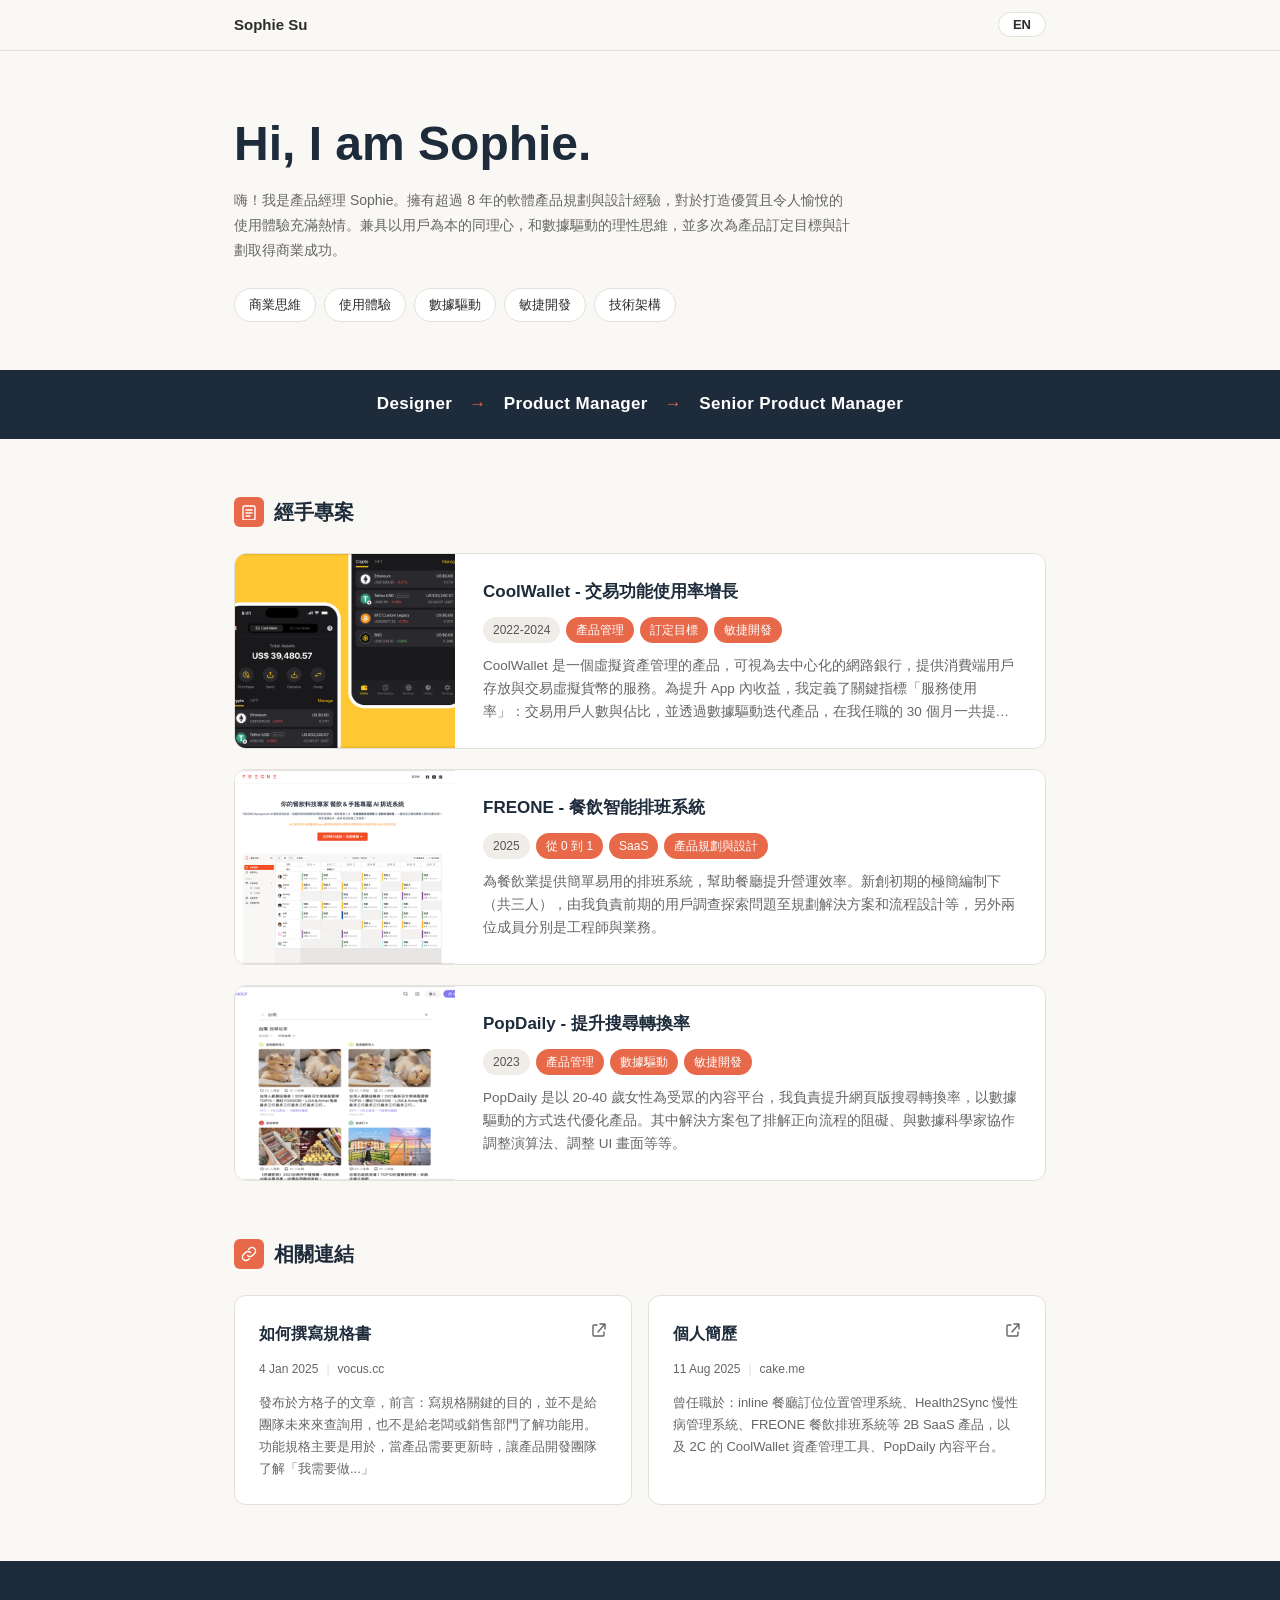
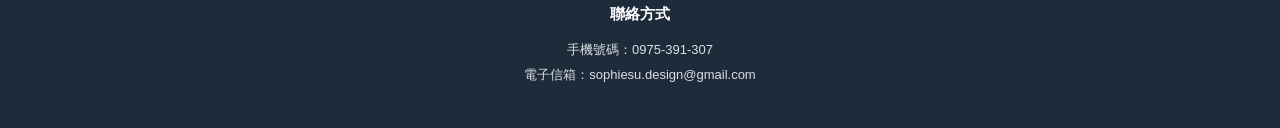
==== index.html @ 4d74ff6b "Initial Commit" ====
<!DOCTYPE html>
<html lang="zh-TW">
<head>
  <meta charset="UTF-8">
  <meta name="viewport" content="width=device-width, initial-scale=1.0">
  <title>Sophie Su – Product Manager</title>
  <link rel="stylesheet" href="css/style.css">
</head>
<body>

  <!-- NAV -->
  <nav class="site-nav">
    <div class="container">
      <span class="nav-logo" data-i18n="nav.logo">Sophie Su</span>
      <button id="lang-toggle" class="lang-toggle">EN</button>
    </div>
  </nav>

  <!-- HERO -->
  <section class="hero">
    <div class="container">
      <h1 data-i18n="hero.title">Hi, I am Sophie.</h1>
      <p data-i18n="hero.desc">嗨！我是產品經理 Sophie。擁有超過 8 年的軟體產品規劃與設計經驗，對於打造優質且令人愉悅的使用體驗充滿熱情。兼具以用戶為本的同理心，和數據驅動的理性思維，並多次為產品訂定目標與計劃取得商業成功。</p>
      <div class="skill-tags">
        <span class="skill-tag" data-i18n="tag.business">商業思維</span>
        <span class="skill-tag" data-i18n="tag.ux">使用體驗</span>
        <span class="skill-tag" data-i18n="tag.data">數據驅動</span>
        <span class="skill-tag" data-i18n="tag.agile">敏捷開發</span>
        <span class="skill-tag" data-i18n="tag.tech">技術架構</span>
      </div>
    </div>
  </section>

  <!-- CAREER BANNER -->
  <div class="career-banner">
    <span data-i18n="career.designer">Designer</span>
    <span class="arrow">→</span>
    <span data-i18n="career.pm">Product Manager</span>
    <span class="arrow">→</span>
    <span data-i18n="career.spm">Senior Product Manager</span>
  </div>

  <!-- PROJECTS -->
  <section class="projects-section">
    <div class="container">
      <div class="section-header">
        <div class="icon-box">
          <svg viewBox="0 0 16 16" fill="none" xmlns="http://www.w3.org/2000/svg">
            <rect x="2" y="2" width="12" height="14" rx="1.5" stroke="white" stroke-width="1.4"/>
            <path d="M5 6h6M5 9h6M5 12h4" stroke="white" stroke-width="1.4" stroke-linecap="round"/>
          </svg>
        </div>
        <h2 data-i18n="section.projects">經手專案</h2>
      </div>

      <div class="project-cards">

        <!-- CoolWallet -->
        <a href="coolwallet.html" class="project-card">
          <div class="project-card-image">
            <img src="images/thumb-coolwallet.png" alt="CoolWallet">
          </div>
          <div class="project-card-body">
            <h3 data-i18n="cw.title">CoolWallet - 交易功能使用率增長</h3>
            <div class="project-tags">
              <span class="tag tag-year" data-i18n="cw.year">2022-2024</span>
              <span class="tag tag-skill" data-i18n="cw.tag1">產品管理</span>
              <span class="tag tag-skill" data-i18n="cw.tag2">訂定目標</span>
              <span class="tag tag-skill" data-i18n="cw.tag3">敏捷開發</span>
            </div>
            <p data-i18n="cw.desc">CoolWallet 是一個虛擬資產管理的產品，可視為去中心化的網路銀行，提供消費端用戶存放與交易虛擬貨幣的服務。為提升 App 內收益，我定義了關鍵指標「服務使用率」：交易用戶人數與佔比，並透過數據驅動迭代產品，在我任職的 30 個月一共提升了約 6%。</p>
          </div>
        </a>

        <!-- FREONE -->
        <a href="freone.html" class="project-card">
          <div class="project-card-image">
            <img src="images/thumb-freone.png" alt="FREONE">
          </div>
          <div class="project-card-body">
            <h3 data-i18n="fr.title">FREONE - 餐飲智能排班系統</h3>
            <div class="project-tags">
              <span class="tag tag-year" data-i18n="fr.year">2025</span>
              <span class="tag tag-skill" data-i18n="fr.tag1">從 0 到 1</span>
              <span class="tag tag-skill" data-i18n="fr.tag2">SaaS</span>
              <span class="tag tag-skill" data-i18n="fr.tag3">產品規劃與設計</span>
            </div>
            <p data-i18n="fr.desc">為餐飲業提供簡單易用的排班系統，幫助餐廳提升營運效率。新創初期的極簡編制下（共三人），由我負責前期的用戶調查探索問題至規劃解決方案和流程設計等，另外兩位成員分別是工程師與業務。</p>
          </div>
        </a>

        <!-- PopDaily -->
        <a href="popdaily.html" class="project-card">
          <div class="project-card-image">
            <img src="images/thumb-popdaily.png" alt="PopDaily">
          </div>
          <div class="project-card-body">
            <h3 data-i18n="pd.title">PopDaily - 提升搜尋轉換率</h3>
            <div class="project-tags">
              <span class="tag tag-year" data-i18n="pd.year">2023</span>
              <span class="tag tag-skill" data-i18n="pd.tag1">產品管理</span>
              <span class="tag tag-skill" data-i18n="pd.tag2">數據驅動</span>
              <span class="tag tag-skill" data-i18n="pd.tag3">敏捷開發</span>
            </div>
            <p data-i18n="pd.desc">PopDaily 是以 20-40 歲女性為受眾的內容平台，我負責提升網頁版搜尋轉換率，以數據驅動的方式迭代優化產品。其中解決方案包了排解正向流程的阻礙、與數據科學家協作調整演算法、調整 UI 畫面等等。</p>
          </div>
        </a>

      </div>
    </div>
  </section>

  <!-- LINKS -->
  <section class="links-section">
    <div class="container">
      <div class="section-header">
        <div class="icon-box">
          <svg viewBox="0 0 16 16" fill="none" xmlns="http://www.w3.org/2000/svg">
            <path d="M6.5 9.5a3.5 3.5 0 005 0l2-2a3.5 3.5 0 00-5-5L7.5 3.5" stroke="white" stroke-width="1.4" stroke-linecap="round"/>
            <path d="M9.5 6.5a3.5 3.5 0 00-5 0l-2 2a3.5 3.5 0 005 5l1-1" stroke="white" stroke-width="1.4" stroke-linecap="round"/>
          </svg>
        </div>
        <h2 data-i18n="section.links">相關連結</h2>
      </div>

      <div class="link-cards">

        <a href="#" class="link-card" data-i18n-href="link1.url" target="_blank" rel="noopener">
          <div class="link-card-header">
            <h3 data-i18n="link1.title">如何撰寫規格書</h3>
            <svg class="external-icon" width="16" height="16" viewBox="0 0 16 16" fill="none">
              <path d="M6 3H3a1 1 0 00-1 1v9a1 1 0 001 1h9a1 1 0 001-1v-3M9 2h5m0 0v5m0-5L7 10" stroke="currentColor" stroke-width="1.4" stroke-linecap="round" stroke-linejoin="round"/>
            </svg>
          </div>
          <div class="link-meta">
            <span data-i18n="link1.date">4 Jan 2025</span>
            <span class="sep">|</span>
            <span data-i18n="link1.source">vocus.cc</span>
          </div>
          <p data-i18n="link1.desc">發布於方格子的文章，前言：寫規格關鍵的目的，並不是給團隊未來來查詢用，也不是給老闆或銷售部門了解功能用。功能規格主要是用於，當產品需要更新時，讓產品開發團隊了解「我需要做...」</p>
        </a>

        <a href="#" class="link-card" data-i18n-href="link2.url" target="_blank" rel="noopener">
          <div class="link-card-header">
            <h3 data-i18n="link2.title">個人簡歷</h3>
            <svg class="external-icon" width="16" height="16" viewBox="0 0 16 16" fill="none">
              <path d="M6 3H3a1 1 0 00-1 1v9a1 1 0 001 1h9a1 1 0 001-1v-3M9 2h5m0 0v5m0-5L7 10" stroke="currentColor" stroke-width="1.4" stroke-linecap="round" stroke-linejoin="round"/>
            </svg>
          </div>
          <div class="link-meta">
            <span data-i18n="link2.date">11 Aug 2025</span>
            <span class="sep">|</span>
            <span data-i18n="link2.source">cake.me</span>
          </div>
          <p data-i18n="link2.desc">曾任職於：inline 餐廳訂位位置管理系統、Health2Sync 慢性病管理系統、FREONE 餐飲排班系統等 2B SaaS 產品，以及 2C 的 CoolWallet 資產管理工具、PopDaily 內容平台。</p>
        </a>

      </div>
    </div>
  </section>

  <!-- FOOTER -->
  <footer class="site-footer">
    <div class="container">
      <h3 data-i18n="footer.contact">聯絡方式</h3>
      <p data-i18n="footer.phone">手機號碼：0975-391-307</p>
      <p data-i18n="footer.email">電子信箱：sophiesu.design@gmail.com</p>
    </div>
  </footer>

  <script src="js/i18n.js"></script>
  <script src="js/main.js"></script>
</body>
</html>
---- css/style.css ----
/* =====================
   TOKENS
   ===================== */
:root {
  --orange: #E8694A;
  --orange-light: #FFF0EC;
  --navy: #1D2B3A;
  --bg: #FAF8F4;
  --white: #FFFFFF;
  --text: #2C2C2C;
  --text-secondary: #666666;
  --border: #E4E0DA;
  --radius: 12px;
  --radius-sm: 6px;
  --max-w: 860px;
  --transition: 0.2s ease;
}

/* =====================
   RESET
   ===================== */
*, *::before, *::after { box-sizing: border-box; margin: 0; padding: 0; }
html { scroll-behavior: smooth; }
body {
  font-family: -apple-system, BlinkMacSystemFont, 'Segoe UI', 'Noto Sans TC', 'PingFang TC', sans-serif;
  background: var(--bg);
  color: var(--text);
  line-height: 1.7;
  font-size: 15px;
}
img { max-width: 100%; display: block; }
a { color: inherit; text-decoration: none; }
ul { list-style: none; }

/* =====================
   LAYOUT
   ===================== */
.container {
  max-width: var(--max-w);
  margin: 0 auto;
  padding: 0 24px;
}

/* =====================
   NAV
   ===================== */
.site-nav {
  position: sticky;
  top: 0;
  z-index: 100;
  background: var(--bg);
  border-bottom: 1px solid var(--border);
  padding: 12px 0;
}
.site-nav .container {
  display: flex;
  align-items: center;
  justify-content: space-between;
}
.nav-logo {
  font-weight: 700;
  font-size: 15px;
  color: var(--text);
}
.lang-toggle {
  background: var(--white);
  border: 1.5px solid var(--border);
  border-radius: 20px;
  padding: 4px 14px;
  font-size: 13px;
  font-weight: 600;
  cursor: pointer;
  color: var(--text);
  transition: var(--transition);
}
.lang-toggle:hover {
  border-color: var(--orange);
  color: var(--orange);
}

/* =====================
   HERO
   ===================== */
.hero {
  padding: 64px 0 48px;
}
.hero h1 {
  font-size: clamp(32px, 5vw, 48px);
  font-weight: 800;
  color: var(--navy);
  margin-bottom: 16px;
  line-height: 1.2;
}
.hero p {
  max-width: 620px;
  color: var(--text-secondary);
  font-size: 14px;
  line-height: 1.8;
  margin-bottom: 24px;
}
.skill-tags {
  display: flex;
  flex-wrap: wrap;
  gap: 8px;
}
.skill-tag {
  background: var(--white);
  border: 1.5px solid var(--border);
  border-radius: 20px;
  padding: 5px 14px;
  font-size: 13px;
  font-weight: 500;
  color: var(--text);
}

/* =====================
   CAREER BANNER
   ===================== */
.career-banner {
  background: var(--navy);
  color: var(--white);
  padding: 20px 24px;
  text-align: center;
  font-size: clamp(13px, 2.5vw, 17px);
  font-weight: 600;
  letter-spacing: 0.02em;
}
.career-banner .arrow {
  color: var(--orange);
  margin: 0 12px;
}

/* =====================
   SECTION TITLE
   ===================== */
.section-header {
  display: flex;
  align-items: center;
  gap: 10px;
  margin-bottom: 24px;
}
.section-header h2 {
  font-size: 20px;
  font-weight: 700;
  color: var(--navy);
}
.icon-box {
  width: 30px;
  height: 30px;
  background: var(--orange);
  border-radius: var(--radius-sm);
  display: flex;
  align-items: center;
  justify-content: center;
  flex-shrink: 0;
}
.icon-box svg { width: 16px; height: 16px; }

/* =====================
   PROJECTS SECTION
   ===================== */
.projects-section {
  padding: 56px 0;
}
.project-cards {
  display: flex;
  flex-direction: column;
  gap: 20px;
}
.project-card {
  background: var(--white);
  border: 1px solid var(--border);
  border-radius: var(--radius);
  overflow: hidden;
  display: flex;
  transition: box-shadow var(--transition), transform var(--transition);
  cursor: pointer;
  text-decoration: none;
  color: inherit;
}
.project-card:hover {
  box-shadow: 0 8px 32px rgba(0,0,0,0.08);
  transform: translateY(-2px);
}
.project-card-image {
  width: 220px;
  min-height: 180px;
  flex-shrink: 0;
  overflow: hidden;
  background: #F0EDE8;
  display: flex;
  align-items: center;
  justify-content: center;
}
.project-card-image img {
  width: 100%;
  height: 100%;
  object-fit: cover;
}
.img-placeholder {
  width: 100%;
  height: 100%;
  min-height: 180px;
  display: flex;
  align-items: center;
  justify-content: center;
  font-size: 13px;
  color: #999;
  font-style: italic;
}
.img-placeholder.cw { background: linear-gradient(135deg, #1a1a2e 0%, #2d2d44 50%, #3a3a5c 100%); color: #888; }
.img-placeholder.fr { background: linear-gradient(135deg, #FFF8F0 0%, #FFE8D0 100%); color: #B86A30; }
.img-placeholder.pd { background: linear-gradient(135deg, #FFF0F5 0%, #FFE0EC 100%); color: #C04070; }

.project-card-body {
  padding: 24px 28px;
  flex: 1;
}
.project-card-body h3 {
  font-size: 17px;
  font-weight: 700;
  color: var(--navy);
  margin-bottom: 10px;
}
.project-tags {
  display: flex;
  flex-wrap: wrap;
  gap: 6px;
  margin-bottom: 12px;
}
.tag {
  border-radius: 20px;
  padding: 3px 10px;
  font-size: 12px;
  font-weight: 500;
}
.tag-year {
  background: #F0EDE8;
  color: #555;
}
.tag-skill {
  background: var(--orange);
  color: var(--white);
}
.project-card-body p {
  font-size: 13.5px;
  color: var(--text-secondary);
  line-height: 1.7;
  display: -webkit-box;
  -webkit-line-clamp: 3;
  -webkit-box-orient: vertical;
  overflow: hidden;
}

/* =====================
   LINKS SECTION
   ===================== */
.links-section {
  padding: 0 0 56px;
}
.link-cards {
  display: grid;
  grid-template-columns: 1fr 1fr;
  gap: 16px;
}
.link-card {
  background: var(--white);
  border: 1px solid var(--border);
  border-radius: var(--radius);
  padding: 24px;
  display: flex;
  flex-direction: column;
  gap: 12px;
  transition: box-shadow var(--transition), transform var(--transition);
  cursor: pointer;
}
.link-card:hover {
  box-shadow: 0 6px 24px rgba(0,0,0,0.07);
  transform: translateY(-2px);
}
.link-card-header {
  display: flex;
  align-items: flex-start;
  justify-content: space-between;
  gap: 8px;
}
.link-card h3 {
  font-size: 16px;
  font-weight: 700;
  color: var(--navy);
}
.external-icon {
  color: var(--text-secondary);
  flex-shrink: 0;
  margin-top: 2px;
}
.link-meta {
  font-size: 12px;
  color: var(--text-secondary);
  display: flex;
  align-items: center;
  gap: 8px;
}
.link-meta .sep { color: var(--border); }
.link-card p {
  font-size: 13px;
  color: var(--text-secondary);
  line-height: 1.7;
  display: -webkit-box;
  -webkit-line-clamp: 4;
  -webkit-box-orient: vertical;
  overflow: hidden;
}

/* =====================
   FOOTER
   ===================== */
.site-footer {
  background: var(--navy);
  color: rgba(255,255,255,0.85);
  padding: 40px 0;
  text-align: center;
}
.site-footer h3 {
  font-size: 15px;
  font-weight: 600;
  margin-bottom: 12px;
  color: var(--white);
}
.site-footer p {
  font-size: 13px;
  line-height: 1.9;
}

/* =====================
   PROJECT DETAIL PAGE
   ===================== */
.back-link {
  display: inline-flex;
  align-items: center;
  gap: 6px;
  font-size: 13px;
  color: var(--text-secondary);
  margin-bottom: 32px;
  transition: color var(--transition);
}
.back-link:hover { color: var(--orange); }

.project-detail {
  padding: 40px 0 64px;
}
.project-detail-title {
  font-size: clamp(22px, 4vw, 30px);
  font-weight: 800;
  color: var(--navy);
  margin-bottom: 40px;
  line-height: 1.3;
}

.detail-section {
  margin-bottom: 48px;
}
.detail-section .section-header {
  margin-bottom: 20px;
}
.detail-section h3 {
  font-size: 16px;
  font-weight: 700;
  color: var(--navy);
  margin: 20px 0 8px;
}
.detail-section p {
  font-size: 14px;
  color: var(--text-secondary);
  line-height: 1.8;
  margin-bottom: 12px;
}
.detail-section ul {
  list-style: disc;
  padding-left: 20px;
}
.detail-section ul li {
  font-size: 14px;
  color: var(--text-secondary);
  line-height: 1.8;
  margin-bottom: 6px;
}
.detail-section strong { color: var(--text); font-weight: 600; }

.highlight-box {
  background: var(--orange-light);
  border-left: 3px solid var(--orange);
  border-radius: 0 var(--radius-sm) var(--radius-sm) 0;
  padding: 16px 20px;
  margin: 16px 0;
}
.highlight-box p {
  color: var(--text);
  font-weight: 600;
  font-size: 15px;
  margin: 0;
}

.challenge-block {
  margin-bottom: 28px;
}
.challenge-block h4 {
  font-size: 15px;
  font-weight: 700;
  color: var(--navy);
  margin-bottom: 8px;
}
.solution-label {
  font-size: 12px;
  font-weight: 700;
  color: var(--orange);
  background: var(--orange-light);
  border-radius: 4px;
  padding: 2px 8px;
  display: inline-block;
  margin-bottom: 8px;
}

.role-timeline {
  display: flex;
  flex-direction: column;
  gap: 8px;
  margin: 12px 0;
}
.role-item {
  display: flex;
  gap: 16px;
  font-size: 14px;
}
.role-period {
  color: var(--text-secondary);
  white-space: nowrap;
  min-width: 160px;
}
.role-title { color: var(--text); font-weight: 500; }

.image-row {
  display: flex;
  gap: 12px;
  margin: 20px 0;
  overflow-x: auto;
  -webkit-overflow-scrolling: touch;
}
.image-row img {
  border-radius: 8px;
  height: 200px;
  width: auto;
  flex-shrink: 0;
}
.detail-image {
  border-radius: 8px;
  width: 100%;
  margin: 16px 0;
  border: 1px solid var(--border);
}

/* =====================
   RESPONSIVE
   ===================== */
@media (max-width: 768px) {
  .container { padding: 0 16px; }

  .hero { padding: 40px 0 32px; }
  .hero h1 { font-size: 28px; }

  .career-banner { font-size: 13px; }
  .career-banner .arrow { margin: 0 6px; }

  .projects-section { padding: 40px 0; }

  /* Stack project card on mobile */
  .project-card { flex-direction: column; }
  .project-card-image {
    width: 100%;
    min-height: 180px;
  }
  .project-card-body { padding: 20px; }

  /* Links: single column on small screens */
  .link-cards { grid-template-columns: 1fr; }

  /* Project detail */
  .role-period { min-width: 120px; }
  .role-item { flex-direction: column; gap: 2px; }
  .role-period { min-width: unset; }

  .image-row img { height: 140px; }
}

@media (max-width: 480px) {
  .hero h1 { font-size: 24px; }
  .career-banner {
    display: flex;
    flex-direction: column;
    align-items: center;
    gap: 4px;
    padding: 20px 16px;
  }
  .career-banner .arrow {
    transform: rotate(90deg);
    margin: 0;
  }
}
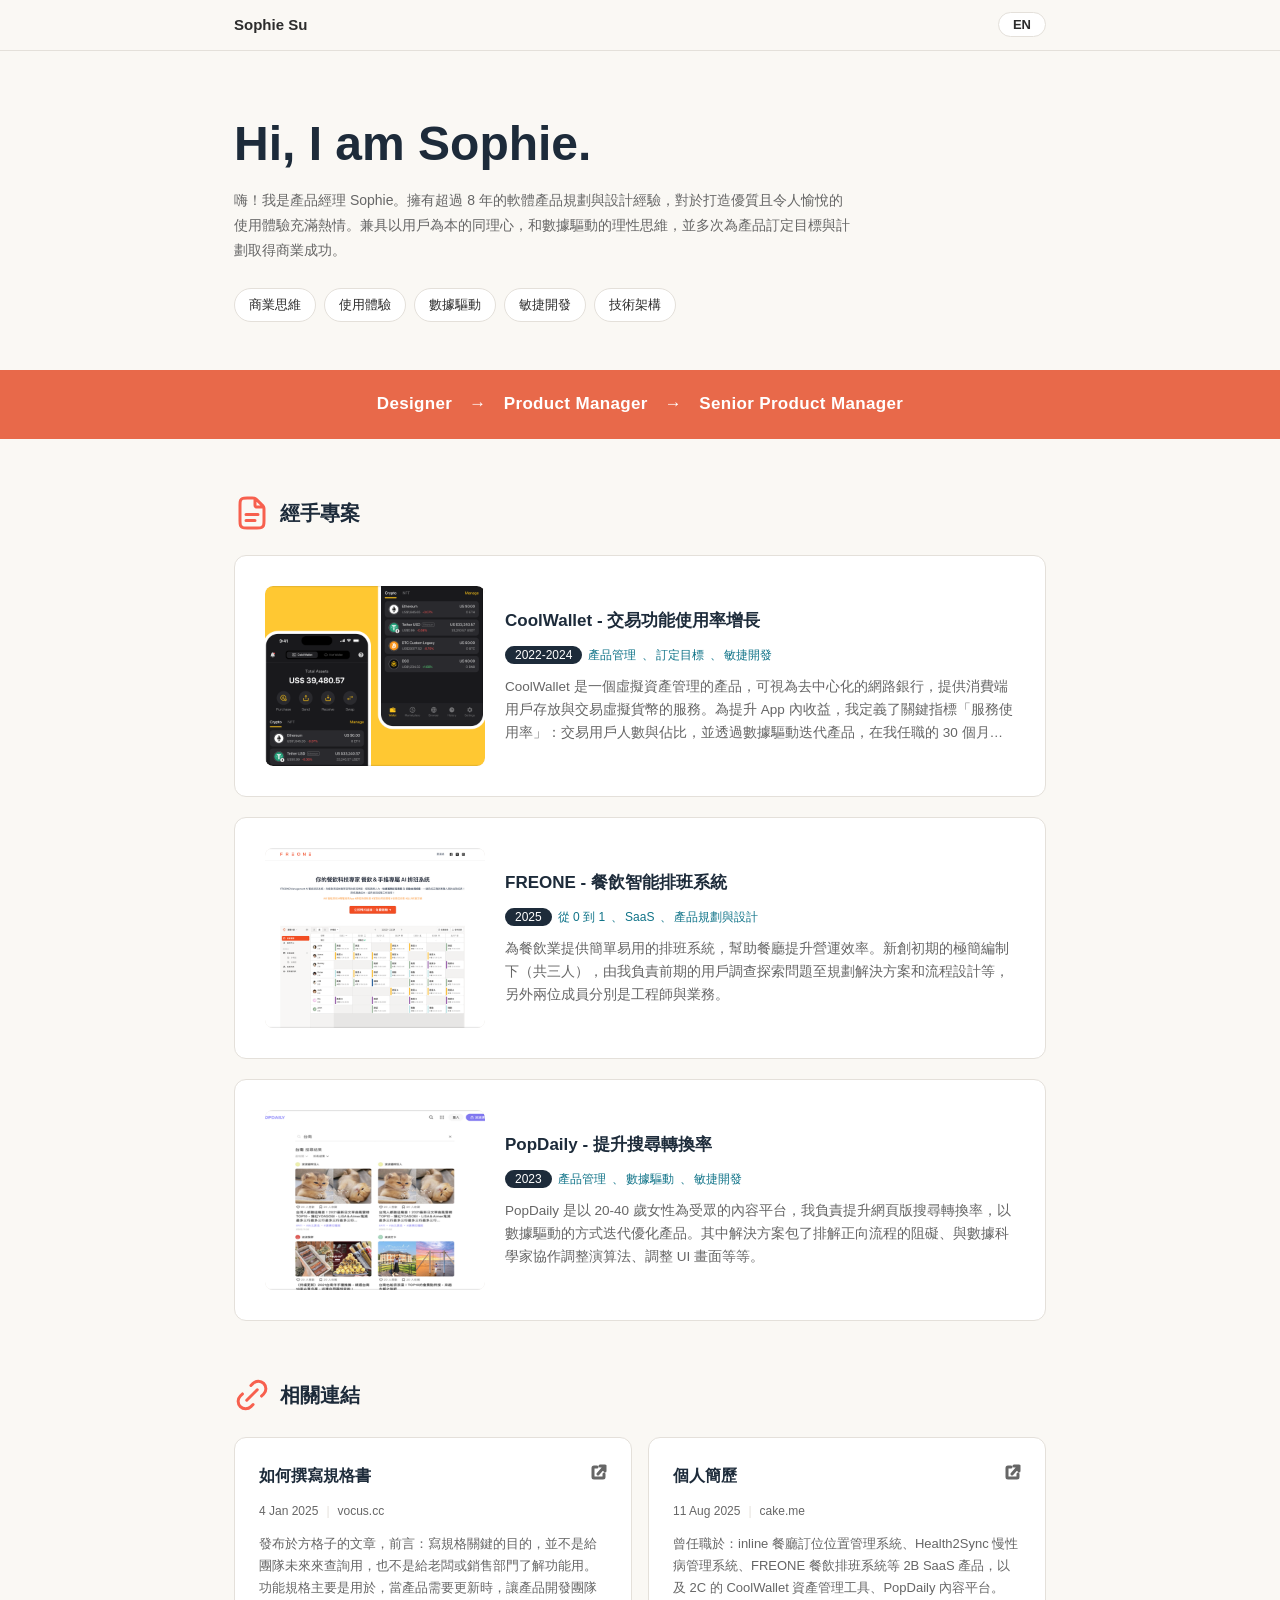
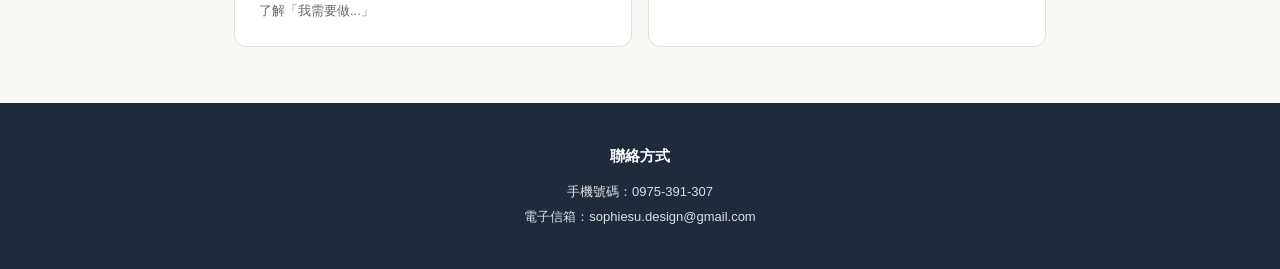
==== commit 70b9dc06: "UI refinement" ====
--- a/index.html
+++ b/index.html
@@ -45,10 +45,7 @@
     <div class="container">
       <div class="section-header">
         <div class="icon-box">
-          <svg viewBox="0 0 16 16" fill="none" xmlns="http://www.w3.org/2000/svg">
-            <rect x="2" y="2" width="12" height="14" rx="1.5" stroke="white" stroke-width="1.4"/>
-            <path d="M5 6h6M5 9h6M5 12h4" stroke="white" stroke-width="1.4" stroke-linecap="round"/>
-          </svg>
+          <img src="images/icon-36-file.svg" alt="">
         </div>
         <h2 data-i18n="section.projects">經手專案</h2>
       </div>
@@ -115,10 +112,7 @@
     <div class="container">
       <div class="section-header">
         <div class="icon-box">
-          <svg viewBox="0 0 16 16" fill="none" xmlns="http://www.w3.org/2000/svg">
-            <path d="M6.5 9.5a3.5 3.5 0 005 0l2-2a3.5 3.5 0 00-5-5L7.5 3.5" stroke="white" stroke-width="1.4" stroke-linecap="round"/>
-            <path d="M9.5 6.5a3.5 3.5 0 00-5 0l-2 2a3.5 3.5 0 005 5l1-1" stroke="white" stroke-width="1.4" stroke-linecap="round"/>
-          </svg>
+          <img src="images/icon-36-link.svg" alt="">
         </div>
         <h2 data-i18n="section.links">相關連結</h2>
       </div>
@@ -129,7 +123,7 @@
           <div class="link-card-header">
             <h3 data-i18n="link1.title">如何撰寫規格書</h3>
             <svg class="external-icon" width="16" height="16" viewBox="0 0 16 16" fill="none">
-              <path d="M6 3H3a1 1 0 00-1 1v9a1 1 0 001 1h9a1 1 0 001-1v-3M9 2h5m0 0v5m0-5L7 10" stroke="currentColor" stroke-width="1.4" stroke-linecap="round" stroke-linejoin="round"/>
+              <path d="M6 3H3a1 1 0 00-1 1v9a1 1 0 001 1h9a1 1 0 001-1v-3M9 2h5m0 0v5m0-5L7 10" stroke="currentColor" stroke-width="3" stroke-linecap="round" stroke-linejoin="round"/>
             </svg>
           </div>
           <div class="link-meta">
@@ -144,7 +138,7 @@
           <div class="link-card-header">
             <h3 data-i18n="link2.title">個人簡歷</h3>
             <svg class="external-icon" width="16" height="16" viewBox="0 0 16 16" fill="none">
-              <path d="M6 3H3a1 1 0 00-1 1v9a1 1 0 001 1h9a1 1 0 001-1v-3M9 2h5m0 0v5m0-5L7 10" stroke="currentColor" stroke-width="1.4" stroke-linecap="round" stroke-linejoin="round"/>
+              <path d="M6 3H3a1 1 0 00-1 1v9a1 1 0 001 1h9a1 1 0 001-1v-3M9 2h5m0 0v5m0-5L7 10" stroke="currentColor" stroke-width="3" stroke-linecap="round" stroke-linejoin="round"/>
             </svg>
           </div>
           <div class="link-meta">
--- a/css/style.css
+++ b/css/style.css
@@ -117,7 +117,7 @@
    CAREER BANNER
    ===================== */
 .career-banner {
-  background: var(--navy);
+  background: var(--orange);
   color: var(--white);
   padding: 20px 24px;
   text-align: center;
@@ -126,7 +126,7 @@
   letter-spacing: 0.02em;
 }
 .career-banner .arrow {
-  color: var(--orange);
+  color: var(--white);
   margin: 0 12px;
 }
 
@@ -145,16 +145,13 @@
   color: var(--navy);
 }
 .icon-box {
-  width: 30px;
-  height: 30px;
-  background: var(--orange);
-  border-radius: var(--radius-sm);
   display: flex;
   align-items: center;
   justify-content: center;
   flex-shrink: 0;
 }
-.icon-box svg { width: 16px; height: 16px; }
+.icon-box svg { width: 36px; height: 36px; }
+.icon-box img { width: 36px; height: 36px; }
 
 /* =====================
    PROJECTS SECTION
@@ -171,8 +168,10 @@
   background: var(--white);
   border: 1px solid var(--border);
   border-radius: var(--radius);
-  overflow: hidden;
-  display: flex;
+  display: flex;
+  align-items: center;
+  padding: 30px;
+  gap: 20px;
   transition: box-shadow var(--transition), transform var(--transition);
   cursor: pointer;
   text-decoration: none;
@@ -184,18 +183,17 @@
 }
 .project-card-image {
   width: 220px;
-  min-height: 180px;
+  height: 180px;
   flex-shrink: 0;
+  border-radius: 8px;
   overflow: hidden;
   background: #F0EDE8;
-  display: flex;
-  align-items: center;
-  justify-content: center;
 }
 .project-card-image img {
   width: 100%;
   height: 100%;
   object-fit: cover;
+  border-radius: 8px;
 }
 .img-placeholder {
   width: 100%;
@@ -213,7 +211,6 @@
 .img-placeholder.pd { background: linear-gradient(135deg, #FFF0F5 0%, #FFE0EC 100%); color: #C04070; }
 
 .project-card-body {
-  padding: 24px 28px;
   flex: 1;
 }
 .project-card-body h3 {
@@ -225,6 +222,7 @@
 .project-tags {
   display: flex;
   flex-wrap: wrap;
+  align-items: center;
   gap: 6px;
   margin-bottom: 12px;
 }
@@ -233,14 +231,23 @@
   padding: 3px 10px;
   font-size: 12px;
   font-weight: 500;
+  line-height: 1;
+  display: inline-flex;
+  align-items: center;
 }
 .tag-year {
-  background: #F0EDE8;
-  color: #555;
+  background: var(--navy);
+  color: var(--white);
 }
 .tag-skill {
-  background: var(--orange);
-  color: var(--white);
+  background: none;
+  color: #0F7388;
+  font-weight: 500;
+  padding: 0;
+}
+.tag-skill + .tag-skill::before {
+  content: "、";
+  margin-right: 2px;
 }
 .project-card-body p {
   font-size: 13.5px;
@@ -474,12 +481,11 @@
   .projects-section { padding: 40px 0; }
 
   /* Stack project card on mobile */
-  .project-card { flex-direction: column; }
+  .project-card { flex-direction: column; padding: 20px; }
   .project-card-image {
     width: 100%;
-    min-height: 180px;
+    height: 200px;
   }
-  .project-card-body { padding: 20px; }
 
   /* Links: single column on small screens */
   .link-cards { grid-template-columns: 1fr; }
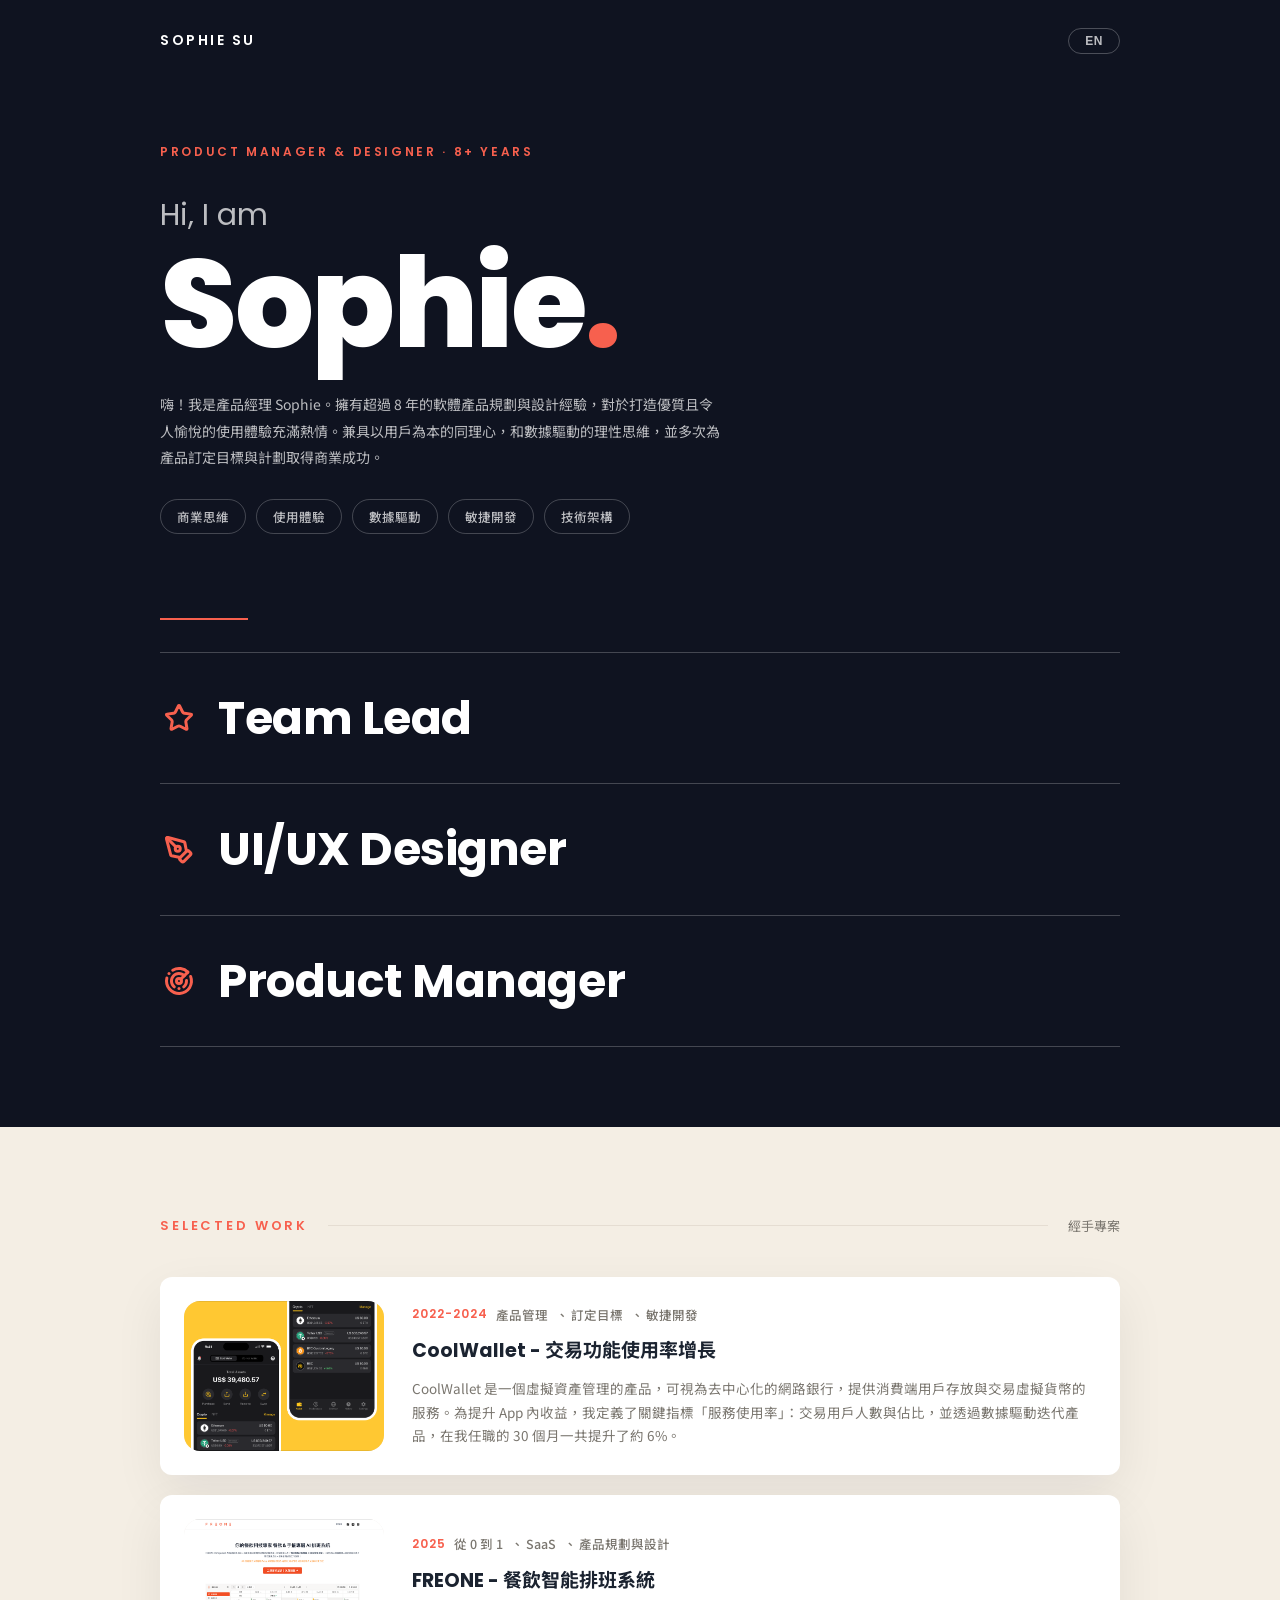
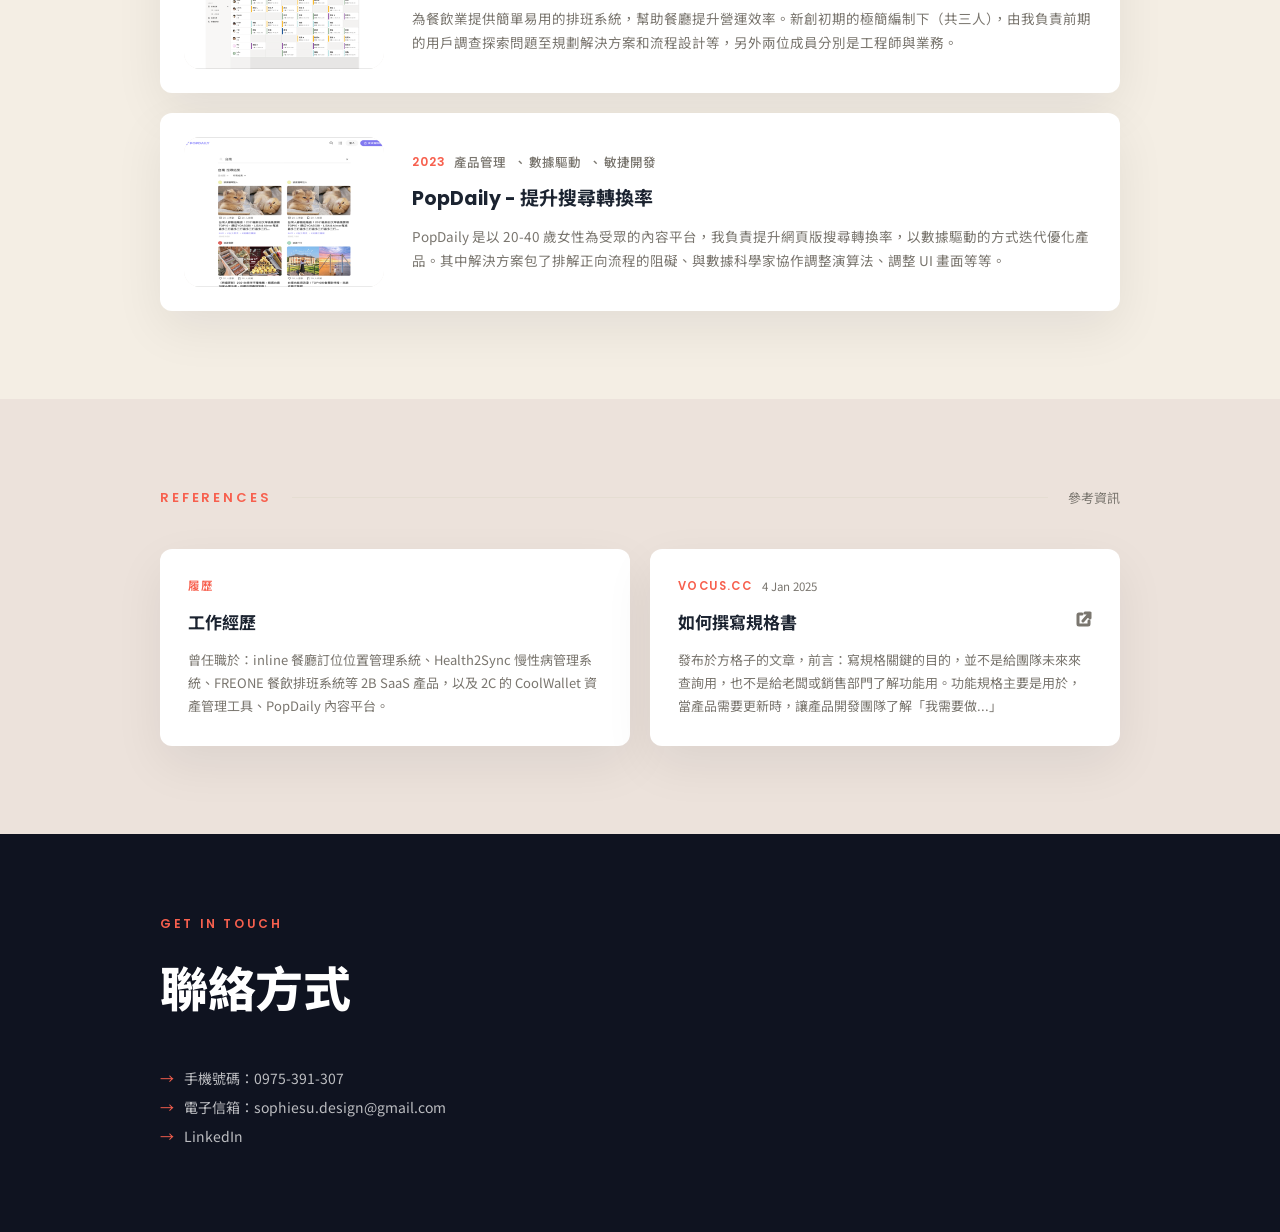
==== commit 6accb8ed: "UI Refinement" ====
--- a/index.html
+++ b/index.html
@@ -4,50 +4,67 @@
   <meta charset="UTF-8">
   <meta name="viewport" content="width=device-width, initial-scale=1.0">
   <title>Sophie Su – Product Manager</title>
+  <link rel="preconnect" href="https://fonts.googleapis.com">
+  <link rel="preconnect" href="https://fonts.gstatic.com" crossorigin>
+  <link href="https://fonts.googleapis.com/css2?family=Poppins:wght@400;500;600;700;800&family=Noto+Sans+TC:wght@400;500;700&display=swap" rel="stylesheet">
   <link rel="stylesheet" href="css/style.css">
 </head>
 <body>
 
-  <!-- NAV -->
-  <nav class="site-nav">
+  <!-- INTRO (dark): nav + hero + roles -->
+  <header class="intro">
+
+    <nav class="site-nav">
+      <div class="container">
+        <span class="nav-logo" data-i18n="nav.logo">Sophie Su</span>
+        <button id="lang-toggle" class="lang-toggle">EN</button>
+      </div>
+    </nav>
+
+    <!-- HERO -->
+    <section class="hero">
+      <div class="container">
+        <p class="hero-eyebrow">Product Manager &amp; Designer · 8+ Years</p>
+        <p class="hero-greeting">Hi, I am</p>
+        <h1 class="hero-name">Sophie<span class="dot">.</span></h1>
+        <p class="hero-desc" data-i18n="hero.desc">嗨！我是產品經理 Sophie。擁有超過 8 年的軟體產品規劃與設計經驗，對於打造優質且令人愉悅的使用體驗充滿熱情。兼具以用戶為本的同理心，和數據驅動的理性思維，並多次為產品訂定目標與計劃取得商業成功。</p>
+        <div class="skill-tags">
+          <span class="skill-tag" data-i18n="tag.business">商業思維</span>
+          <span class="skill-tag" data-i18n="tag.ux">使用體驗</span>
+          <span class="skill-tag" data-i18n="tag.data">數據驅動</span>
+          <span class="skill-tag" data-i18n="tag.agile">敏捷開發</span>
+          <span class="skill-tag" data-i18n="tag.tech">技術架構</span>
+        </div>
+      </div>
+    </section>
+
+    <!-- ROLE LIST -->
     <div class="container">
-      <span class="nav-logo" data-i18n="nav.logo">Sophie Su</span>
-      <button id="lang-toggle" class="lang-toggle">EN</button>
-    </div>
-  </nav>
-
-  <!-- HERO -->
-  <section class="hero">
-    <div class="container">
-      <h1 data-i18n="hero.title">Hi, I am Sophie.</h1>
-      <p data-i18n="hero.desc">嗨！我是產品經理 Sophie。擁有超過 8 年的軟體產品規劃與設計經驗，對於打造優質且令人愉悅的使用體驗充滿熱情。兼具以用戶為本的同理心，和數據驅動的理性思維，並多次為產品訂定目標與計劃取得商業成功。</p>
-      <div class="skill-tags">
-        <span class="skill-tag" data-i18n="tag.business">商業思維</span>
-        <span class="skill-tag" data-i18n="tag.ux">使用體驗</span>
-        <span class="skill-tag" data-i18n="tag.data">數據驅動</span>
-        <span class="skill-tag" data-i18n="tag.agile">敏捷開發</span>
-        <span class="skill-tag" data-i18n="tag.tech">技術架構</span>
+      <div class="role-list">
+        <div class="role-row">
+          <img class="role-icon" src="images/icon-star.svg" alt="">
+          <span>Team Lead</span>
+        </div>
+        <div class="role-row">
+          <img class="role-icon" src="images/icon-designer.svg" alt="">
+          <span>UI/UX Designer</span>
+        </div>
+        <div class="role-row">
+          <img class="role-icon" src="images/icon-product%20manager.svg" alt="">
+          <span>Product Manager</span>
+        </div>
       </div>
     </div>
-  </section>
 
-  <!-- CAREER BANNER -->
-  <div class="career-banner">
-    <span data-i18n="career.designer">Designer</span>
-    <span class="arrow">→</span>
-    <span data-i18n="career.pm">Product Manager</span>
-    <span class="arrow">→</span>
-    <span data-i18n="career.spm">Senior Product Manager</span>
-  </div>
+  </header>
 
-  <!-- PROJECTS -->
-  <section class="projects-section">
+  <!-- SELECTED WORK -->
+  <section class="section work-section" id="work">
     <div class="container">
-      <div class="section-header">
-        <div class="icon-box">
-          <img src="images/icon-36-file.svg" alt="">
-        </div>
-        <h2 data-i18n="section.projects">經手專案</h2>
+      <div class="section-label">
+        <span class="section-label-en">Selected Work</span>
+        <span class="section-label-line"></span>
+        <span class="section-label-zh" data-i18n="section.projects">經手專案</span>
       </div>
 
       <div class="project-cards">
@@ -58,13 +75,13 @@
             <img src="images/thumb-coolwallet.png" alt="CoolWallet">
           </div>
           <div class="project-card-body">
+            <div class="project-tags">
+              <span class="tag-year" data-i18n="cw.year">2022-2024</span>
+              <span class="tag-skill" data-i18n="cw.tag1">產品管理</span>
+              <span class="tag-skill" data-i18n="cw.tag2">訂定目標</span>
+              <span class="tag-skill" data-i18n="cw.tag3">敏捷開發</span>
+            </div>
             <h3 data-i18n="cw.title">CoolWallet - 交易功能使用率增長</h3>
-            <div class="project-tags">
-              <span class="tag tag-year" data-i18n="cw.year">2022-2024</span>
-              <span class="tag tag-skill" data-i18n="cw.tag1">產品管理</span>
-              <span class="tag tag-skill" data-i18n="cw.tag2">訂定目標</span>
-              <span class="tag tag-skill" data-i18n="cw.tag3">敏捷開發</span>
-            </div>
             <p data-i18n="cw.desc">CoolWallet 是一個虛擬資產管理的產品，可視為去中心化的網路銀行，提供消費端用戶存放與交易虛擬貨幣的服務。為提升 App 內收益，我定義了關鍵指標「服務使用率」：交易用戶人數與佔比，並透過數據驅動迭代產品，在我任職的 30 個月一共提升了約 6%。</p>
           </div>
         </a>
@@ -75,13 +92,13 @@
             <img src="images/thumb-freone.png" alt="FREONE">
           </div>
           <div class="project-card-body">
+            <div class="project-tags">
+              <span class="tag-year" data-i18n="fr.year">2025</span>
+              <span class="tag-skill" data-i18n="fr.tag1">從 0 到 1</span>
+              <span class="tag-skill" data-i18n="fr.tag2">SaaS</span>
+              <span class="tag-skill" data-i18n="fr.tag3">產品規劃與設計</span>
+            </div>
             <h3 data-i18n="fr.title">FREONE - 餐飲智能排班系統</h3>
-            <div class="project-tags">
-              <span class="tag tag-year" data-i18n="fr.year">2025</span>
-              <span class="tag tag-skill" data-i18n="fr.tag1">從 0 到 1</span>
-              <span class="tag tag-skill" data-i18n="fr.tag2">SaaS</span>
-              <span class="tag tag-skill" data-i18n="fr.tag3">產品規劃與設計</span>
-            </div>
             <p data-i18n="fr.desc">為餐飲業提供簡單易用的排班系統，幫助餐廳提升營運效率。新創初期的極簡編制下（共三人），由我負責前期的用戶調查探索問題至規劃解決方案和流程設計等，另外兩位成員分別是工程師與業務。</p>
           </div>
         </a>
@@ -92,13 +109,13 @@
             <img src="images/thumb-popdaily.png" alt="PopDaily">
           </div>
           <div class="project-card-body">
+            <div class="project-tags">
+              <span class="tag-year" data-i18n="pd.year">2023</span>
+              <span class="tag-skill" data-i18n="pd.tag1">產品管理</span>
+              <span class="tag-skill" data-i18n="pd.tag2">數據驅動</span>
+              <span class="tag-skill" data-i18n="pd.tag3">敏捷開發</span>
+            </div>
             <h3 data-i18n="pd.title">PopDaily - 提升搜尋轉換率</h3>
-            <div class="project-tags">
-              <span class="tag tag-year" data-i18n="pd.year">2023</span>
-              <span class="tag tag-skill" data-i18n="pd.tag1">產品管理</span>
-              <span class="tag tag-skill" data-i18n="pd.tag2">數據驅動</span>
-              <span class="tag tag-skill" data-i18n="pd.tag3">敏捷開發</span>
-            </div>
             <p data-i18n="pd.desc">PopDaily 是以 20-40 歲女性為受眾的內容平台，我負責提升網頁版搜尋轉換率，以數據驅動的方式迭代優化產品。其中解決方案包了排解正向流程的阻礙、與數據科學家協作調整演算法、調整 UI 畫面等等。</p>
           </div>
         </a>
@@ -108,45 +125,38 @@
   </section>
 
   <!-- LINKS -->
-  <section class="links-section">
+  <section class="section links-section">
     <div class="container">
-      <div class="section-header">
-        <div class="icon-box">
-          <img src="images/icon-36-link.svg" alt="">
-        </div>
-        <h2 data-i18n="section.links">相關連結</h2>
+      <div class="section-label">
+        <span class="section-label-en">References</span>
+        <span class="section-label-line"></span>
+        <span class="section-label-zh" data-i18n="section.links">參考資訊</span>
       </div>
 
       <div class="link-cards">
 
+        <a href="resume.html" class="link-card">
+          <div class="link-meta-top">
+            <span class="source" data-i18n="link2.source">Resume</span>
+          </div>
+          <div class="link-card-header">
+            <h3 data-i18n="link2.title">工作經歷</h3>
+          </div>
+          <p data-i18n="link2.desc">曾任職於：inline 餐廳訂位位置管理系統、Health2Sync 慢性病管理系統、FREONE 餐飲排班系統等 2B SaaS 產品，以及 2C 的 CoolWallet 資產管理工具、PopDaily 內容平台。</p>
+        </a>
+
         <a href="#" class="link-card" data-i18n-href="link1.url" target="_blank" rel="noopener">
+          <div class="link-meta-top">
+            <span class="source" data-i18n="link1.source">vocus.cc</span>
+            <span data-i18n="link1.date">4 Jan 2025</span>
+          </div>
           <div class="link-card-header">
             <h3 data-i18n="link1.title">如何撰寫規格書</h3>
             <svg class="external-icon" width="16" height="16" viewBox="0 0 16 16" fill="none">
               <path d="M6 3H3a1 1 0 00-1 1v9a1 1 0 001 1h9a1 1 0 001-1v-3M9 2h5m0 0v5m0-5L7 10" stroke="currentColor" stroke-width="3" stroke-linecap="round" stroke-linejoin="round"/>
             </svg>
           </div>
-          <div class="link-meta">
-            <span data-i18n="link1.date">4 Jan 2025</span>
-            <span class="sep">|</span>
-            <span data-i18n="link1.source">vocus.cc</span>
-          </div>
           <p data-i18n="link1.desc">發布於方格子的文章，前言：寫規格關鍵的目的，並不是給團隊未來來查詢用，也不是給老闆或銷售部門了解功能用。功能規格主要是用於，當產品需要更新時，讓產品開發團隊了解「我需要做...」</p>
-        </a>
-
-        <a href="#" class="link-card" data-i18n-href="link2.url" target="_blank" rel="noopener">
-          <div class="link-card-header">
-            <h3 data-i18n="link2.title">個人簡歷</h3>
-            <svg class="external-icon" width="16" height="16" viewBox="0 0 16 16" fill="none">
-              <path d="M6 3H3a1 1 0 00-1 1v9a1 1 0 001 1h9a1 1 0 001-1v-3M9 2h5m0 0v5m0-5L7 10" stroke="currentColor" stroke-width="3" stroke-linecap="round" stroke-linejoin="round"/>
-            </svg>
-          </div>
-          <div class="link-meta">
-            <span data-i18n="link2.date">11 Aug 2025</span>
-            <span class="sep">|</span>
-            <span data-i18n="link2.source">cake.me</span>
-          </div>
-          <p data-i18n="link2.desc">曾任職於：inline 餐廳訂位位置管理系統、Health2Sync 慢性病管理系統、FREONE 餐飲排班系統等 2B SaaS 產品，以及 2C 的 CoolWallet 資產管理工具、PopDaily 內容平台。</p>
         </a>
 
       </div>
@@ -156,9 +166,13 @@
   <!-- FOOTER -->
   <footer class="site-footer">
     <div class="container">
+      <p class="footer-eyebrow">Get in Touch</p>
       <h3 data-i18n="footer.contact">聯絡方式</h3>
-      <p data-i18n="footer.phone">手機號碼：0975-391-307</p>
-      <p data-i18n="footer.email">電子信箱：sophiesu.design@gmail.com</p>
+      <div class="footer-contact">
+        <p data-i18n="footer.phone">手機號碼：0975-391-307</p>
+        <p data-i18n="footer.email">電子信箱：sophiesu.design@gmail.com</p>
+        <p><a href="https://www.linkedin.com/in/sutsz" target="_blank" rel="noopener">LinkedIn</a></p>
+      </div>
     </div>
   </footer>
 
--- a/css/style.css
+++ b/css/style.css
@@ -1,19 +1,39 @@
 /* =====================
-   TOKENS
+   DESIGN TOKENS
    ===================== */
 :root {
-  --orange: #E8694A;
-  --orange-light: #FFF0EC;
-  --navy: #1D2B3A;
-  --bg: #FAF8F4;
+  /* Colors */
+  --ink: #0F1320;            /* dark hero / footer */
+  --ink-soft: #171C2B;
+  --orange: #F7604E;         /* primary accent */
+  --orange-light: #FCEAE6;
+  --cream: #F4EEE4;          /* main light background */
+  --cream-alt: #ECE2DB;      /* alt section background */
   --white: #FFFFFF;
-  --text: #2C2C2C;
-  --text-secondary: #666666;
-  --border: #E4E0DA;
-  --radius: 12px;
-  --radius-sm: 6px;
-  --max-w: 860px;
-  --transition: 0.2s ease;
+  --heading: #1B2330;        /* headings on light bg */
+  --text: #3A3A3A;
+  --text-muted: #7A766F;
+  --on-dark: rgba(255,255,255,0.72);
+  --on-dark-muted: rgba(255,255,255,0.42);
+  --border: #E5DDD2;
+  --border-dark: rgba(255,255,255,0.22);
+
+  /* Radius */
+  --radius-sm: 8px;
+  --radius: 16px;
+  --radius-lg: 24px;
+
+  /* Effects */
+  --shadow: 0 18px 50px rgba(20,20,35,0.07);
+  --shadow-hover: 0 24px 60px rgba(20,20,35,0.12);
+
+  /* Layout */
+  --max-w: 1040px;
+  --transition: 0.25s ease;
+
+  /* Type */
+  --font-display: 'Poppins', 'Noto Sans TC', -apple-system, BlinkMacSystemFont, 'Segoe UI', sans-serif;
+  --font-body: 'Noto Sans TC', 'Poppins', -apple-system, BlinkMacSystemFont, 'Segoe UI', sans-serif;
 }
 
 /* =====================
@@ -22,35 +42,48 @@
 *, *::before, *::after { box-sizing: border-box; margin: 0; padding: 0; }
 html { scroll-behavior: smooth; }
 body {
-  font-family: -apple-system, BlinkMacSystemFont, 'Segoe UI', 'Noto Sans TC', 'PingFang TC', sans-serif;
-  background: var(--bg);
+  font-family: var(--font-body);
+  background: var(--cream);
   color: var(--text);
   line-height: 1.7;
   font-size: 15px;
+  -webkit-font-smoothing: antialiased;
 }
 img { max-width: 100%; display: block; }
 a { color: inherit; text-decoration: none; }
 ul { list-style: none; }
 
 /* =====================
-   LAYOUT
+   LAYOUT HELPERS
    ===================== */
 .container {
   max-width: var(--max-w);
   margin: 0 auto;
-  padding: 0 24px;
-}
-
-/* =====================
-   NAV
-   ===================== */
+  padding: 0 40px;
+}
+
+/* Reusable eyebrow label */
+.eyebrow {
+  font-family: var(--font-display);
+  font-size: 12px;
+  font-weight: 600;
+  letter-spacing: 0.22em;
+  text-transform: uppercase;
+  color: var(--orange);
+}
+
+/* =====================
+   INTRO (dark) : nav + hero + roles
+   ===================== */
+.intro {
+  background: var(--ink);
+  color: var(--white);
+  padding-bottom: 80px;
+}
+
+/* NAV */
 .site-nav {
-  position: sticky;
-  top: 0;
-  z-index: 100;
-  background: var(--bg);
-  border-bottom: 1px solid var(--border);
-  padding: 12px 0;
+  padding: 28px 0;
 }
 .site-nav .container {
   display: flex;
@@ -58,19 +91,23 @@
   justify-content: space-between;
 }
 .nav-logo {
-  font-weight: 700;
-  font-size: 15px;
-  color: var(--text);
+  font-family: var(--font-display);
+  font-weight: 600;
+  font-size: 14px;
+  letter-spacing: 0.18em;
+  text-transform: uppercase;
+  color: var(--white);
 }
 .lang-toggle {
-  background: var(--white);
-  border: 1.5px solid var(--border);
+  background: transparent;
+  border: 1px solid rgba(255,255,255,0.25);
   border-radius: 20px;
-  padding: 4px 14px;
-  font-size: 13px;
-  font-weight: 600;
+  padding: 5px 16px;
+  font-size: 12px;
+  font-weight: 600;
+  letter-spacing: 0.05em;
   cursor: pointer;
-  color: var(--text);
+  color: var(--on-dark);
   transition: var(--transition);
 }
 .lang-toggle:hover {
@@ -78,87 +115,134 @@
   color: var(--orange);
 }
 
-/* =====================
-   HERO
-   ===================== */
+/* HERO */
 .hero {
-  padding: 64px 0 48px;
-}
-.hero h1 {
-  font-size: clamp(32px, 5vw, 48px);
+  padding: 60px 0 72px;
+}
+.hero-eyebrow {
+  font-family: var(--font-display);
+  font-size: 12px;
+  font-weight: 600;
+  letter-spacing: 0.22em;
+  text-transform: uppercase;
+  color: var(--orange);
+  margin-bottom: 28px;
+}
+.hero-greeting {
+  font-family: var(--font-display);
+  font-size: clamp(22px, 3vw, 30px);
+  font-weight: 400;
+  color: var(--on-dark);
+  margin-bottom: 4px;
+}
+.hero-name {
+  font-family: var(--font-display);
+  font-size: clamp(64px, 11vw, 124px);
   font-weight: 800;
-  color: var(--navy);
-  margin-bottom: 16px;
-  line-height: 1.2;
-}
-.hero p {
-  max-width: 620px;
-  color: var(--text-secondary);
-  font-size: 14px;
-  line-height: 1.8;
-  margin-bottom: 24px;
+  line-height: 0.95;
+  letter-spacing: -0.02em;
+  color: var(--white);
+  margin-bottom: 28px;
+}
+.hero-name .dot { color: var(--orange); }
+.hero-desc {
+  max-width: 560px;
+  color: var(--on-dark);
+  font-size: 14px;
+  line-height: 1.9;
+  margin-bottom: 28px;
 }
 .skill-tags {
   display: flex;
   flex-wrap: wrap;
-  gap: 8px;
+  gap: 10px;
 }
 .skill-tag {
-  background: var(--white);
-  border: 1.5px solid var(--border);
+  border: 1px solid rgba(255,255,255,0.22);
   border-radius: 20px;
-  padding: 5px 14px;
+  padding: 6px 16px;
+  font-size: 12.5px;
+  font-weight: 500;
+  color: var(--on-dark);
+  transition: var(--transition);
+}
+.skill-tag:hover {
+  border-color: var(--orange);
+  color: var(--white);
+}
+
+/* ROLE LIST (replaces career banner) */
+.role-list {
+  margin-top: 12px;
+}
+.role-list::before {
+  content: "";
+  display: block;
+  width: 88px;
+  height: 2px;
+  background: var(--orange);
+  margin-bottom: 32px;
+}
+.role-row {
+  display: flex;
+  align-items: center;
+  gap: 24px;
+  padding: 26px 4px;
+  border-bottom: 1px solid var(--border-dark);
+  font-family: var(--font-display);
+  font-size: clamp(28px, 5vw, 46px);
+  font-weight: 700;
+  color: var(--white);
+  letter-spacing: -0.01em;
+}
+.role-row:first-child {
+  border-top: 1px solid var(--border-dark);
+}
+.role-row .role-icon {
+  width: 30px;
+  height: 30px;
+  flex-shrink: 0;
+  display: block;
+}
+
+/* =====================
+   SECTION LABEL (light sections)
+   ===================== */
+.section {
+  padding: 88px 0;
+}
+.section.work-section { background: var(--cream); }
+.section.links-section { background: var(--cream-alt); }
+
+.section-label {
+  display: flex;
+  align-items: center;
+  gap: 20px;
+  margin-bottom: 40px;
+}
+.section-label-en {
+  font-family: var(--font-display);
   font-size: 13px;
-  font-weight: 500;
-  color: var(--text);
-}
-
-/* =====================
-   CAREER BANNER
-   ===================== */
-.career-banner {
-  background: var(--orange);
-  color: var(--white);
-  padding: 20px 24px;
-  text-align: center;
-  font-size: clamp(13px, 2.5vw, 17px);
-  font-weight: 600;
-  letter-spacing: 0.02em;
-}
-.career-banner .arrow {
-  color: var(--white);
-  margin: 0 12px;
-}
-
-/* =====================
-   SECTION TITLE
-   ===================== */
-.section-header {
-  display: flex;
-  align-items: center;
-  gap: 10px;
-  margin-bottom: 24px;
-}
-.section-header h2 {
-  font-size: 20px;
-  font-weight: 700;
-  color: var(--navy);
-}
-.icon-box {
-  display: flex;
-  align-items: center;
-  justify-content: center;
-  flex-shrink: 0;
-}
-.icon-box svg { width: 36px; height: 36px; }
-.icon-box img { width: 36px; height: 36px; }
-
-/* =====================
-   PROJECTS SECTION
-   ===================== */
-.projects-section {
-  padding: 56px 0;
-}
+  font-weight: 600;
+  letter-spacing: 0.22em;
+  text-transform: uppercase;
+  color: var(--orange);
+  white-space: nowrap;
+}
+.section-label-line {
+  flex: 1;
+  height: 1px;
+  background: var(--border);
+}
+.section-label-zh {
+  font-size: 13px;
+  color: var(--text-muted);
+  white-space: nowrap;
+}
+
+/* =====================
+   PROJECT CARDS
+   ===================== */
 .project-cards {
   display: flex;
   flex-direction: column;
@@ -166,26 +250,25 @@
 }
 .project-card {
   background: var(--white);
-  border: 1px solid var(--border);
-  border-radius: var(--radius);
-  display: flex;
-  align-items: center;
-  padding: 30px;
-  gap: 20px;
+  border-radius: 12px;
+  box-shadow: var(--shadow);
+  display: flex;
+  align-items: center;
+  padding: 24px;
+  gap: 28px;
   transition: box-shadow var(--transition), transform var(--transition);
   cursor: pointer;
-  text-decoration: none;
   color: inherit;
 }
 .project-card:hover {
-  box-shadow: 0 8px 32px rgba(0,0,0,0.08);
-  transform: translateY(-2px);
+  box-shadow: var(--shadow-hover);
+  transform: translateY(-3px);
 }
 .project-card-image {
-  width: 220px;
-  height: 180px;
+  width: 200px;
+  height: 150px;
   flex-shrink: 0;
-  border-radius: 8px;
+  border-radius: var(--radius);
   overflow: hidden;
   background: #F0EDE8;
 }
@@ -193,66 +276,42 @@
   width: 100%;
   height: 100%;
   object-fit: cover;
-  border-radius: 8px;
-}
-.img-placeholder {
-  width: 100%;
-  height: 100%;
-  min-height: 180px;
-  display: flex;
-  align-items: center;
-  justify-content: center;
-  font-size: 13px;
-  color: #999;
-  font-style: italic;
-}
-.img-placeholder.cw { background: linear-gradient(135deg, #1a1a2e 0%, #2d2d44 50%, #3a3a5c 100%); color: #888; }
-.img-placeholder.fr { background: linear-gradient(135deg, #FFF8F0 0%, #FFE8D0 100%); color: #B86A30; }
-.img-placeholder.pd { background: linear-gradient(135deg, #FFF0F5 0%, #FFE0EC 100%); color: #C04070; }
-
-.project-card-body {
-  flex: 1;
-}
-.project-card-body h3 {
-  font-size: 17px;
-  font-weight: 700;
-  color: var(--navy);
+}
+.project-card-body { flex: 1; }
+.project-tags {
+  display: flex;
+  flex-wrap: wrap;
+  align-items: center;
+  gap: 8px;
   margin-bottom: 10px;
 }
-.project-tags {
-  display: flex;
-  flex-wrap: wrap;
-  align-items: center;
-  gap: 6px;
-  margin-bottom: 12px;
-}
-.tag {
-  border-radius: 20px;
-  padding: 3px 10px;
+.tag-year {
+  font-family: var(--font-display);
   font-size: 12px;
+  font-weight: 600;
+  letter-spacing: 0.08em;
+  color: var(--orange);
+}
+.tag-skill {
+  font-size: 12.5px;
   font-weight: 500;
-  line-height: 1;
-  display: inline-flex;
-  align-items: center;
-}
-.tag-year {
-  background: var(--navy);
-  color: var(--white);
-}
-.tag-skill {
-  background: none;
-  color: #0F7388;
-  font-weight: 500;
-  padding: 0;
+  color: var(--text-muted);
 }
 .tag-skill + .tag-skill::before {
   content: "、";
   margin-right: 2px;
 }
+.project-card-body h3 {
+  font-family: var(--font-display);
+  font-size: 19px;
+  font-weight: 700;
+  color: var(--heading);
+  margin-bottom: 10px;
+}
 .project-card-body p {
   font-size: 13.5px;
-  color: var(--text-secondary);
-  line-height: 1.7;
+  color: var(--text-muted);
+  line-height: 1.75;
   display: -webkit-box;
   -webkit-line-clamp: 3;
   -webkit-box-orient: vertical;
@@ -260,21 +319,18 @@
 }
 
 /* =====================
-   LINKS SECTION
-   ===================== */
-.links-section {
-  padding: 0 0 56px;
-}
+   LINK CARDS
+   ===================== */
 .link-cards {
   display: grid;
   grid-template-columns: 1fr 1fr;
-  gap: 16px;
+  gap: 20px;
 }
 .link-card {
   background: var(--white);
-  border: 1px solid var(--border);
-  border-radius: var(--radius);
-  padding: 24px;
+  border-radius: 12px;
+  box-shadow: var(--shadow);
+  padding: 28px;
   display: flex;
   flex-direction: column;
   gap: 12px;
@@ -282,8 +338,22 @@
   cursor: pointer;
 }
 .link-card:hover {
-  box-shadow: 0 6px 24px rgba(0,0,0,0.07);
-  transform: translateY(-2px);
+  box-shadow: var(--shadow-hover);
+  transform: translateY(-3px);
+}
+.link-meta-top {
+  display: flex;
+  align-items: center;
+  gap: 10px;
+  font-size: 11.5px;
+  color: var(--text-muted);
+}
+.link-meta-top .source {
+  font-family: var(--font-display);
+  font-weight: 600;
+  letter-spacing: 0.12em;
+  text-transform: uppercase;
+  color: var(--orange);
 }
 .link-card-header {
   display: flex;
@@ -292,27 +362,20 @@
   gap: 8px;
 }
 .link-card h3 {
-  font-size: 16px;
-  font-weight: 700;
-  color: var(--navy);
+  font-family: var(--font-display);
+  font-size: 17px;
+  font-weight: 700;
+  color: var(--heading);
 }
 .external-icon {
-  color: var(--text-secondary);
+  color: var(--text-muted);
   flex-shrink: 0;
   margin-top: 2px;
 }
-.link-meta {
-  font-size: 12px;
-  color: var(--text-secondary);
-  display: flex;
-  align-items: center;
-  gap: 8px;
-}
-.link-meta .sep { color: var(--border); }
 .link-card p {
   font-size: 13px;
-  color: var(--text-secondary);
-  line-height: 1.7;
+  color: var(--text-muted);
+  line-height: 1.75;
   display: -webkit-box;
   -webkit-line-clamp: 4;
   -webkit-box-orient: vertical;
@@ -320,76 +383,115 @@
 }
 
 /* =====================
-   FOOTER
+   FOOTER (dark)
    ===================== */
 .site-footer {
-  background: var(--navy);
-  color: rgba(255,255,255,0.85);
-  padding: 40px 0;
-  text-align: center;
+  background: var(--ink);
+  color: var(--on-dark);
+  padding: 80px 0;
+}
+.footer-eyebrow {
+  font-family: var(--font-display);
+  font-size: 12px;
+  font-weight: 600;
+  letter-spacing: 0.22em;
+  text-transform: uppercase;
+  color: var(--orange);
+  margin-bottom: 16px;
 }
 .site-footer h3 {
-  font-size: 15px;
-  font-weight: 600;
-  margin-bottom: 12px;
+  font-family: var(--font-display);
+  font-size: clamp(32px, 5vw, 48px);
+  font-weight: 800;
   color: var(--white);
-}
-.site-footer p {
-  font-size: 13px;
-  line-height: 1.9;
+  margin-bottom: 32px;
+  letter-spacing: -0.01em;
+}
+.footer-contact p {
+  font-size: 14px;
+  line-height: 2.1;
+  display: flex;
+  align-items: center;
+  gap: 10px;
+}
+.footer-contact p::before {
+  content: "→";
+  color: var(--orange);
 }
 
 /* =====================
    PROJECT DETAIL PAGE
    ===================== */
+.detail-nav { background: var(--ink); }
+
 .back-link {
   display: inline-flex;
   align-items: center;
   gap: 6px;
   font-size: 13px;
-  color: var(--text-secondary);
+  color: var(--text-muted);
   margin-bottom: 32px;
   transition: color var(--transition);
 }
 .back-link:hover { color: var(--orange); }
 
 .project-detail {
-  padding: 40px 0 64px;
+  padding: 56px 0 80px;
 }
 .project-detail-title {
-  font-size: clamp(22px, 4vw, 30px);
+  font-family: var(--font-display);
+  font-size: clamp(28px, 5vw, 46px);
   font-weight: 800;
-  color: var(--navy);
-  margin-bottom: 40px;
-  line-height: 1.3;
-}
-
-.detail-section {
+  color: var(--heading);
   margin-bottom: 48px;
-}
-.detail-section .section-header {
-  margin-bottom: 20px;
-}
+  line-height: 1.15;
+  letter-spacing: -0.01em;
+}
+
+.detail-section { margin-bottom: 64px; }
+
+/* detail section header: icon + title */
+.section-header {
+  display: flex;
+  align-items: center;
+  gap: 12px;
+  margin-bottom: 24px;
+}
+.section-header h2 {
+  font-family: var(--font-display);
+  font-size: 22px;
+  font-weight: 700;
+  color: var(--heading);
+}
+.icon-box {
+  display: flex;
+  align-items: center;
+  justify-content: center;
+  flex-shrink: 0;
+}
+.icon-box svg, .icon-box img { width: 32px; height: 32px; }
+
 .detail-section h3 {
-  font-size: 16px;
-  font-weight: 700;
-  color: var(--navy);
-  margin: 20px 0 8px;
+  font-family: var(--font-display);
+  font-size: 17px;
+  font-weight: 700;
+  color: var(--heading);
+  margin: 24px 0 8px;
 }
 .detail-section p {
   font-size: 14px;
-  color: var(--text-secondary);
-  line-height: 1.8;
+  color: var(--text-muted);
+  line-height: 1.85;
   margin-bottom: 12px;
 }
-.detail-section ul {
+.detail-section > ul {
   list-style: disc;
   padding-left: 20px;
 }
-.detail-section ul li {
-  font-size: 14px;
-  color: var(--text-secondary);
-  line-height: 1.8;
+.detail-section > ul li {
+  font-size: 14px;
+  color: var(--text-muted);
+  line-height: 1.85;
   margin-bottom: 6px;
 }
 .detail-section strong { color: var(--text); font-weight: 600; }
@@ -398,25 +500,43 @@
   background: var(--orange-light);
   border-left: 3px solid var(--orange);
   border-radius: 0 var(--radius-sm) var(--radius-sm) 0;
-  padding: 16px 20px;
+  padding: 16px 22px;
   margin: 16px 0;
 }
 .highlight-box p {
-  color: var(--text);
+  color: var(--heading);
   font-weight: 600;
   font-size: 15px;
   margin: 0;
 }
 
+/* role timeline (detail) */
+.role-timeline {
+  display: flex;
+  flex-direction: column;
+  gap: 8px;
+  margin: 12px 0;
+}
+.role-item { display: flex; gap: 16px; font-size: 14px; }
+.role-period { color: var(--text-muted); white-space: nowrap; min-width: 160px; }
+.role-title { color: var(--text); font-weight: 500; }
+
+/* challenges */
 .challenge-block {
-  margin-bottom: 28px;
+  background: var(--white);
+  border-radius: var(--radius);
+  box-shadow: var(--shadow);
+  padding: 28px;
+  margin-bottom: 16px;
 }
 .challenge-block h4 {
-  font-size: 15px;
-  font-weight: 700;
-  color: var(--navy);
+  font-family: var(--font-display);
+  font-size: 16px;
+  font-weight: 700;
+  color: var(--heading);
   margin-bottom: 8px;
 }
+.challenge-block > p { margin-bottom: 4px; }
 .solution-label {
   font-size: 12px;
   font-weight: 700;
@@ -427,88 +547,192 @@
   display: inline-block;
   margin-bottom: 8px;
 }
-
-.role-timeline {
-  display: flex;
-  flex-direction: column;
-  gap: 8px;
-  margin: 12px 0;
-}
-.role-item {
-  display: flex;
-  gap: 16px;
-  font-size: 14px;
-}
-.role-period {
-  color: var(--text-secondary);
-  white-space: nowrap;
-  min-width: 160px;
-}
-.role-title { color: var(--text); font-weight: 500; }
-
+.solution-heading {
+  font-family: var(--font-display);
+  font-size: 14px;
+  font-weight: 700;
+  color: var(--heading);
+  margin-top: 16px;
+  margin-bottom: 6px;
+}
+.solution-list { list-style: decimal; padding-left: 20px; margin: 0; }
+.solution-list li {
+  font-size: 14px;
+  color: var(--text-muted);
+  line-height: 1.85;
+  margin-bottom: 6px;
+}
+
+/* changelog */
+.changelog-intro { margin-top: 28px; }
+.changelog { list-style: none; padding: 0; margin: 12px 0 0; }
+.changelog li { position: relative; padding-left: 18px; margin-bottom: 14px; }
+.changelog li::before {
+  content: "";
+  position: absolute;
+  left: 0; top: 9px;
+  width: 6px; height: 6px;
+  border-radius: 50%;
+  background: var(--orange);
+}
+.changelog-title {
+  display: block;
+  font-family: var(--font-display);
+  font-size: 14px;
+  font-weight: 700;
+  color: var(--heading);
+  line-height: 1.6;
+}
+.changelog-desc {
+  display: block;
+  font-size: 13.5px;
+  color: var(--text-muted);
+  line-height: 1.7;
+  margin-top: 2px;
+}
+
+/* images */
 .image-row {
   display: flex;
+  justify-content: center;
   gap: 12px;
   margin: 20px 0;
   overflow-x: auto;
   -webkit-overflow-scrolling: touch;
 }
 .image-row img {
-  border-radius: 8px;
+  border-radius: var(--radius-sm);
   height: 200px;
   width: auto;
   flex-shrink: 0;
 }
 .detail-image {
-  border-radius: 8px;
+  border-radius: var(--radius-sm);
   width: 100%;
   margin: 16px 0;
-  border: 1px solid var(--border);
-}
+}
+
+/* =====================
+   RESUME PAGE
+   ===================== */
+.resume {
+  padding: 56px 0 80px;
+}
+.resume-header {
+  display: flex;
+  justify-content: space-between;
+  align-items: flex-end;
+  gap: 24px;
+  flex-wrap: wrap;
+  margin-bottom: 16px;
+}
+.resume-title {
+  font-family: var(--font-display);
+  font-size: clamp(36px, 6vw, 60px);
+  font-weight: 800;
+  color: var(--heading);
+  line-height: 1.1;
+  letter-spacing: -0.02em;
+}
+.resume-intro {
+  max-width: 640px;
+  color: var(--text-muted);
+  font-size: 14px;
+  line-height: 1.85;
+  margin-bottom: 48px;
+}
+.download-btn {
+  display: inline-flex;
+  align-items: center;
+  gap: 8px;
+  background: var(--orange);
+  color: var(--white);
+  font-family: var(--font-display);
+  font-weight: 600;
+  font-size: 14px;
+  padding: 13px 24px;
+  border-radius: 999px;
+  white-space: nowrap;
+  transition: transform var(--transition), box-shadow var(--transition);
+}
+.download-btn:hover {
+  transform: translateY(-2px);
+  box-shadow: 0 12px 28px rgba(247,96,78,0.35);
+}
+.download-btn svg { width: 16px; height: 16px; }
+
+.exp-list-section { margin-top: 8px; }
+.exp-item {
+  padding: 28px 0;
+  border-top: 1px solid var(--border);
+}
+.exp-item:last-child { border-bottom: 1px solid var(--border); }
+.exp-role {
+  font-family: var(--font-display);
+  font-size: 19px;
+  font-weight: 700;
+  color: var(--heading);
+  margin-bottom: 4px;
+}
+.exp-meta {
+  font-size: 13px;
+  color: var(--text-muted);
+  margin-bottom: 12px;
+}
+.exp-meta .company { color: var(--orange); font-weight: 600; }
+.exp-desc {
+  font-size: 14px;
+  color: var(--text-muted);
+  line-height: 1.8;
+  margin-bottom: 12px;
+}
+.exp-sublabel {
+  font-family: var(--font-display);
+  font-size: 11px;
+  font-weight: 600;
+  letter-spacing: 0.12em;
+  text-transform: uppercase;
+  color: var(--heading);
+  margin-bottom: 6px;
+}
+.exp-bullets { list-style: disc; padding-left: 20px; }
+.exp-bullets li {
+  font-size: 14px;
+  color: var(--text-muted);
+  line-height: 1.8;
+  margin-bottom: 5px;
+}
+
+/* footer links */
+.footer-contact a { transition: color var(--transition); }
+.footer-contact a:hover { color: var(--orange); }
 
 /* =====================
    RESPONSIVE
    ===================== */
 @media (max-width: 768px) {
-  .container { padding: 0 16px; }
-
-  .hero { padding: 40px 0 32px; }
-  .hero h1 { font-size: 28px; }
-
-  .career-banner { font-size: 13px; }
-  .career-banner .arrow { margin: 0 6px; }
-
-  .projects-section { padding: 40px 0; }
-
-  /* Stack project card on mobile */
-  .project-card { flex-direction: column; padding: 20px; }
-  .project-card-image {
-    width: 100%;
-    height: 200px;
-  }
-
-  /* Links: single column on small screens */
+  .container { padding: 0 20px; }
+
+  .intro { padding-bottom: 48px; }
+  .site-nav { padding: 20px 0; }
+  .hero { padding: 32px 0 48px; }
+  .hero-name { font-size: clamp(48px, 16vw, 72px); }
+
+  .role-row { padding: 20px 4px; font-size: clamp(24px, 7vw, 34px); }
+
+  .section { padding: 56px 0; }
+  .section-label { gap: 12px; margin-bottom: 28px; }
+
+  /* Stack project cards */
+  .project-card { flex-direction: column; align-items: stretch; padding: 16px; gap: 16px; }
+  .project-card-image { width: 100%; height: 200px; }
+
   .link-cards { grid-template-columns: 1fr; }
 
-  /* Project detail */
-  .role-period { min-width: 120px; }
+  .site-footer { padding: 56px 0; }
+
+  /* detail */
+  .role-period { min-width: unset; }
   .role-item { flex-direction: column; gap: 2px; }
-  .role-period { min-width: unset; }
-
   .image-row img { height: 140px; }
 }
-
-@media (max-width: 480px) {
-  .hero h1 { font-size: 24px; }
-  .career-banner {
-    display: flex;
-    flex-direction: column;
-    align-items: center;
-    gap: 4px;
-    padding: 20px 16px;
-  }
-  .career-banner .arrow {
-    transform: rotate(90deg);
-    margin: 0;
-  }
-}
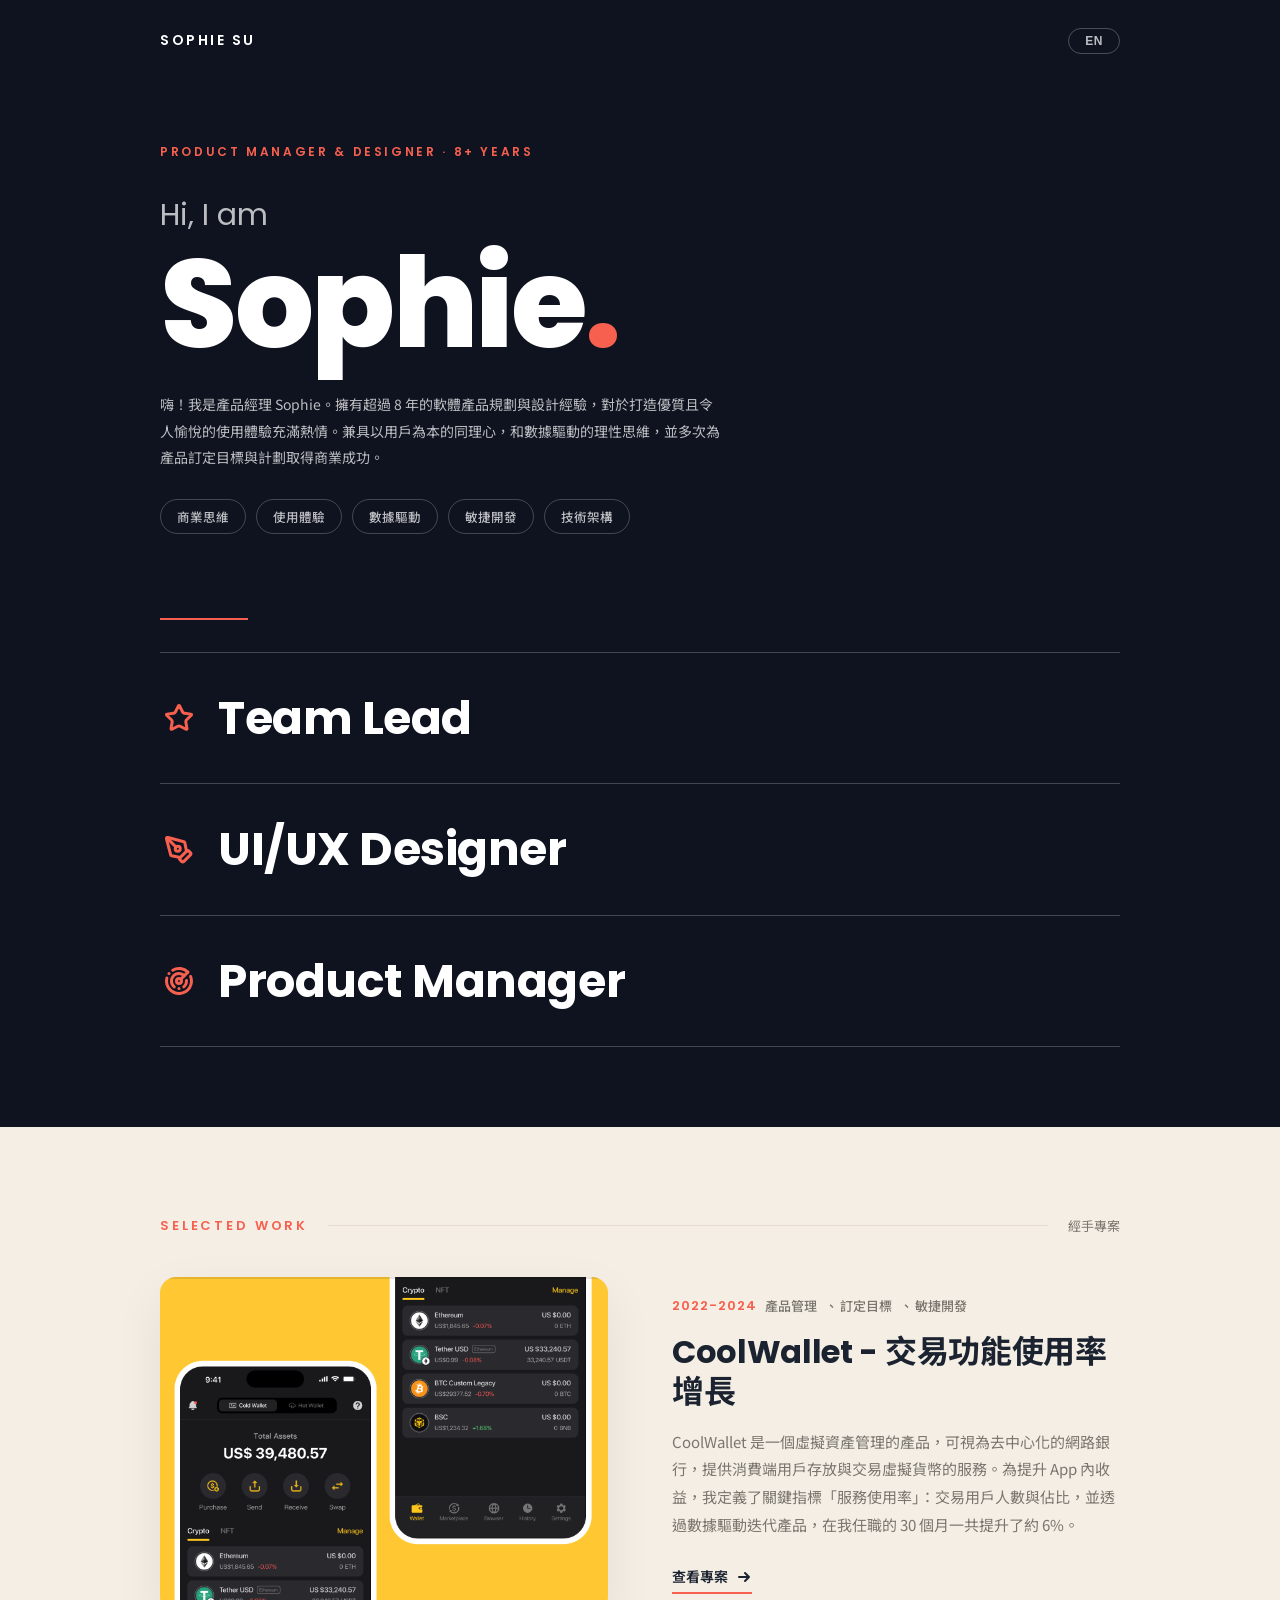
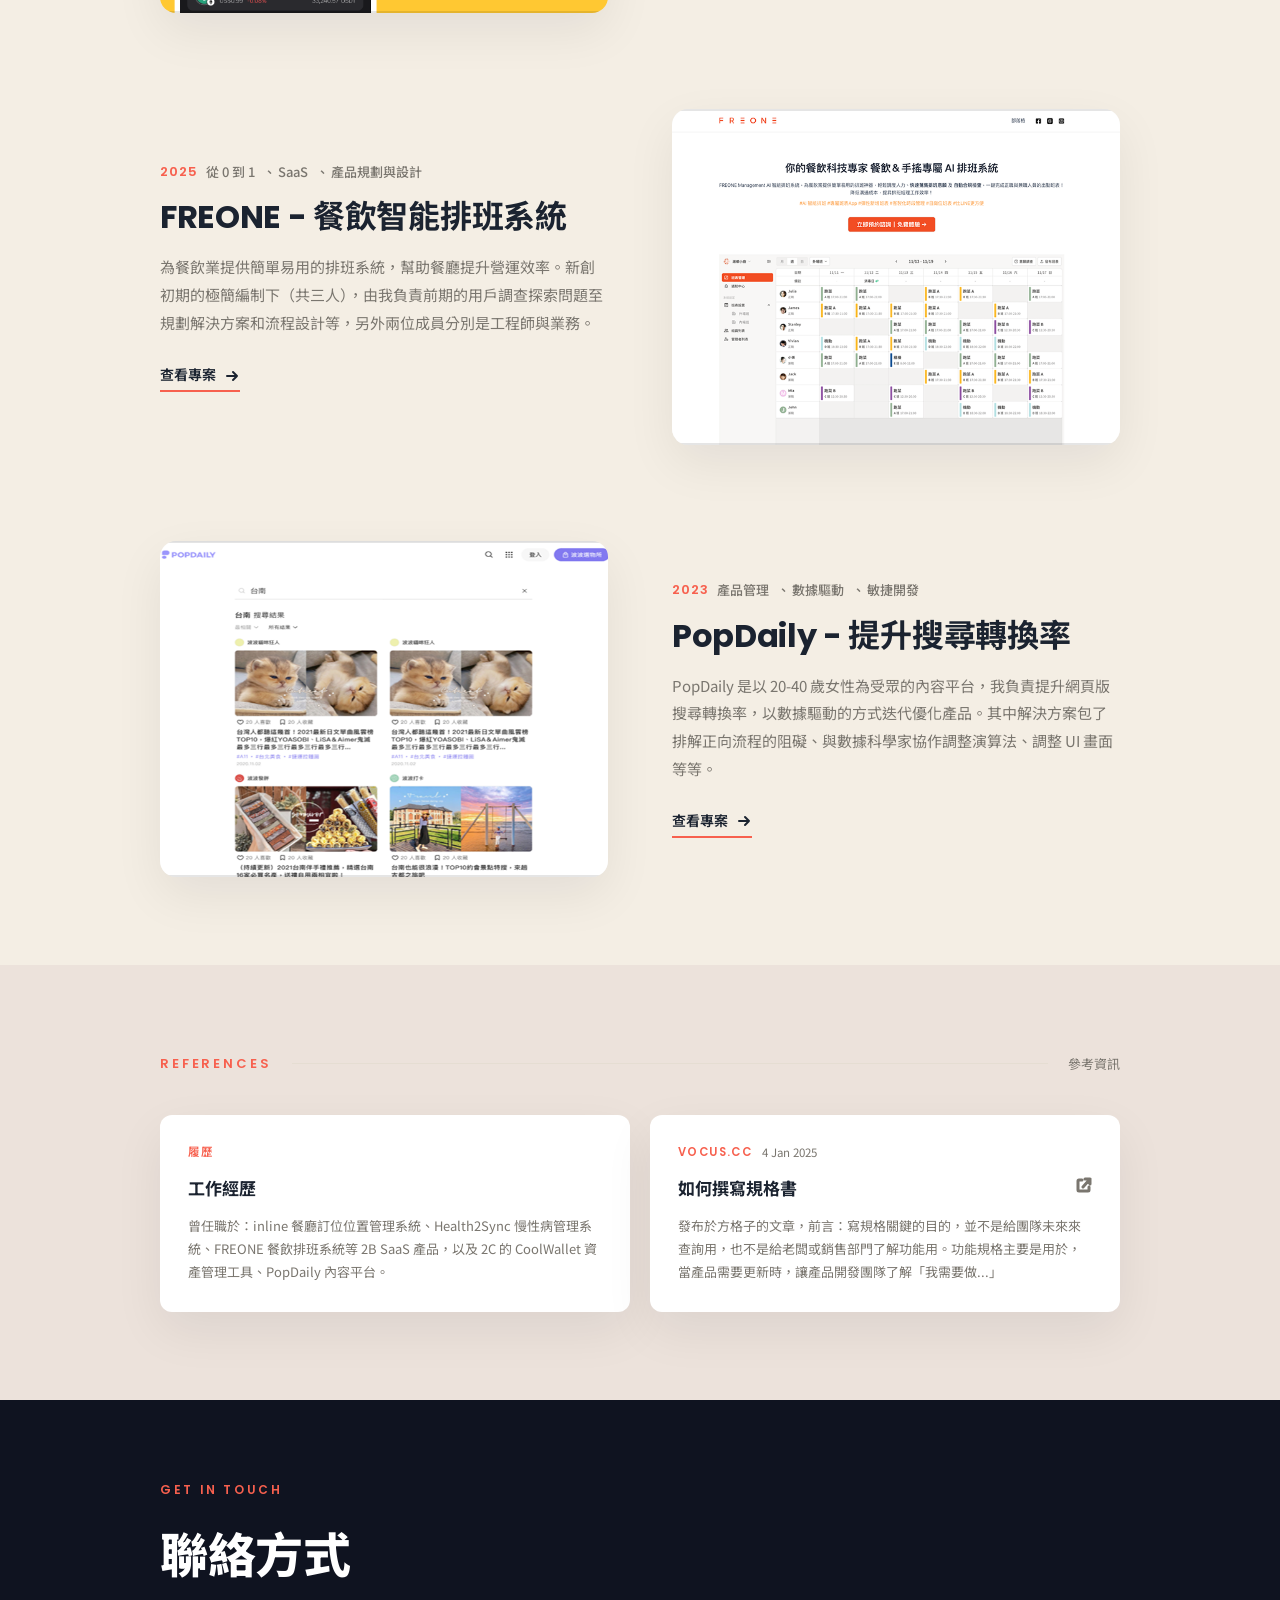
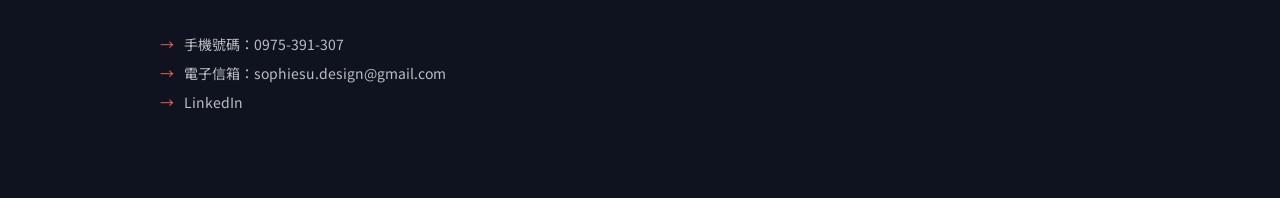
==== commit aac8f3cc: "Wording Adjustment" ====
--- a/index.html
+++ b/index.html
@@ -83,6 +83,9 @@
             </div>
             <h3 data-i18n="cw.title">CoolWallet - 交易功能使用率增長</h3>
             <p data-i18n="cw.desc">CoolWallet 是一個虛擬資產管理的產品，可視為去中心化的網路銀行，提供消費端用戶存放與交易虛擬貨幣的服務。為提升 App 內收益，我定義了關鍵指標「服務使用率」：交易用戶人數與佔比，並透過數據驅動迭代產品，在我任職的 30 個月一共提升了約 6%。</p>
+            <span class="project-cta"><span data-i18n="project.cta">查看專案</span>
+              <svg viewBox="0 0 16 16" fill="none"><path d="M3 8h10M9 4l4 4-4 4" stroke="currentColor" stroke-width="2" stroke-linecap="round" stroke-linejoin="round"/></svg>
+            </span>
           </div>
         </a>
 
@@ -100,6 +103,9 @@
             </div>
             <h3 data-i18n="fr.title">FREONE - 餐飲智能排班系統</h3>
             <p data-i18n="fr.desc">為餐飲業提供簡單易用的排班系統，幫助餐廳提升營運效率。新創初期的極簡編制下（共三人），由我負責前期的用戶調查探索問題至規劃解決方案和流程設計等，另外兩位成員分別是工程師與業務。</p>
+            <span class="project-cta"><span data-i18n="project.cta">查看專案</span>
+              <svg viewBox="0 0 16 16" fill="none"><path d="M3 8h10M9 4l4 4-4 4" stroke="currentColor" stroke-width="2" stroke-linecap="round" stroke-linejoin="round"/></svg>
+            </span>
           </div>
         </a>
 
@@ -117,6 +123,9 @@
             </div>
             <h3 data-i18n="pd.title">PopDaily - 提升搜尋轉換率</h3>
             <p data-i18n="pd.desc">PopDaily 是以 20-40 歲女性為受眾的內容平台，我負責提升網頁版搜尋轉換率，以數據驅動的方式迭代優化產品。其中解決方案包了排解正向流程的阻礙、與數據科學家協作調整演算法、調整 UI 畫面等等。</p>
+            <span class="project-cta"><span data-i18n="project.cta">查看專案</span>
+              <svg viewBox="0 0 16 16" fill="none"><path d="M3 8h10M9 4l4 4-4 4" stroke="currentColor" stroke-width="2" stroke-linecap="round" stroke-linejoin="round"/></svg>
+            </span>
           </div>
         </a>
 
--- a/css/style.css
+++ b/css/style.css
@@ -246,54 +246,55 @@
 .project-cards {
   display: flex;
   flex-direction: column;
-  gap: 20px;
+  gap: 96px;
 }
 .project-card {
-  background: var(--white);
-  border-radius: 12px;
-  box-shadow: var(--shadow);
-  display: flex;
-  align-items: center;
-  padding: 24px;
-  gap: 28px;
-  transition: box-shadow var(--transition), transform var(--transition);
-  cursor: pointer;
+  display: flex;
+  align-items: center;
+  gap: 64px;
   color: inherit;
 }
-.project-card:hover {
-  box-shadow: var(--shadow-hover);
-  transform: translateY(-3px);
+.project-card:nth-child(even) {
+  flex-direction: row-reverse;
 }
 .project-card-image {
-  width: 200px;
-  height: 150px;
-  flex-shrink: 0;
+  flex: 1 1 0;
+  min-width: 0;
+  aspect-ratio: 4 / 3;
   border-radius: var(--radius);
   overflow: hidden;
   background: #F0EDE8;
+  box-shadow: var(--shadow);
 }
 .project-card-image img {
   width: 100%;
   height: 100%;
   object-fit: cover;
-}
-.project-card-body { flex: 1; }
+  transition: transform 0.4s ease;
+}
+.project-card:hover .project-card-image img {
+  transform: scale(1.04);
+}
+.project-card-body {
+  flex: 1 1 0;
+  min-width: 0;
+}
 .project-tags {
   display: flex;
   flex-wrap: wrap;
   align-items: center;
   gap: 8px;
-  margin-bottom: 10px;
+  margin-bottom: 14px;
 }
 .tag-year {
   font-family: var(--font-display);
-  font-size: 12px;
+  font-size: 13px;
   font-weight: 600;
   letter-spacing: 0.08em;
   color: var(--orange);
 }
 .tag-skill {
-  font-size: 12.5px;
+  font-size: 13px;
   font-weight: 500;
   color: var(--text-muted);
 }
@@ -303,19 +304,35 @@
 }
 .project-card-body h3 {
   font-family: var(--font-display);
-  font-size: 19px;
-  font-weight: 700;
-  color: var(--heading);
-  margin-bottom: 10px;
+  font-size: clamp(24px, 3vw, 32px);
+  font-weight: 700;
+  color: var(--heading);
+  line-height: 1.25;
+  letter-spacing: -0.01em;
+  margin-bottom: 16px;
 }
 .project-card-body p {
-  font-size: 13.5px;
-  color: var(--text-muted);
-  line-height: 1.75;
-  display: -webkit-box;
-  -webkit-line-clamp: 3;
-  -webkit-box-orient: vertical;
-  overflow: hidden;
+  font-size: 15px;
+  color: var(--text-muted);
+  line-height: 1.85;
+  margin-bottom: 24px;
+}
+.project-cta {
+  display: inline-flex;
+  align-items: center;
+  gap: 8px;
+  font-family: var(--font-display);
+  font-size: 14px;
+  font-weight: 600;
+  color: var(--heading);
+  border-bottom: 2px solid var(--orange);
+  padding-bottom: 3px;
+  transition: gap var(--transition), color var(--transition);
+}
+.project-cta svg { width: 16px; height: 16px; }
+.project-card:hover .project-cta {
+  color: var(--orange);
+  gap: 12px;
 }
 
 /* =====================
@@ -562,6 +579,32 @@
   line-height: 1.85;
   margin-bottom: 6px;
 }
+
+/* result list (key results) */
+.result-list { list-style: none; padding: 0; margin: 12px 0 0; }
+.result-list > li { position: relative; padding-left: 22px; margin-bottom: 26px; }
+.result-list > li::before {
+  content: "";
+  position: absolute;
+  left: 0; top: 10px;
+  width: 7px; height: 7px;
+  border-radius: 50%;
+  background: var(--orange);
+}
+.result-list h4 {
+  font-family: var(--font-display);
+  font-size: 16px;
+  font-weight: 700;
+  color: var(--heading);
+  margin-bottom: 6px;
+}
+.result-list p {
+  font-size: 14px;
+  color: var(--text-muted);
+  line-height: 1.85;
+  margin-bottom: 8px;
+}
+.result-list p:last-child { margin-bottom: 0; }
 
 /* changelog */
 .changelog-intro { margin-top: 28px; }
@@ -724,8 +767,10 @@
   .section-label { gap: 12px; margin-bottom: 28px; }
 
   /* Stack project cards */
-  .project-card { flex-direction: column; align-items: stretch; padding: 16px; gap: 16px; }
-  .project-card-image { width: 100%; height: 200px; }
+  .project-cards { gap: 56px; }
+  .project-card,
+  .project-card:nth-child(even) { flex-direction: column; align-items: stretch; gap: 24px; }
+  .project-card-image { width: 100%; }
 
   .link-cards { grid-template-columns: 1fr; }
 
